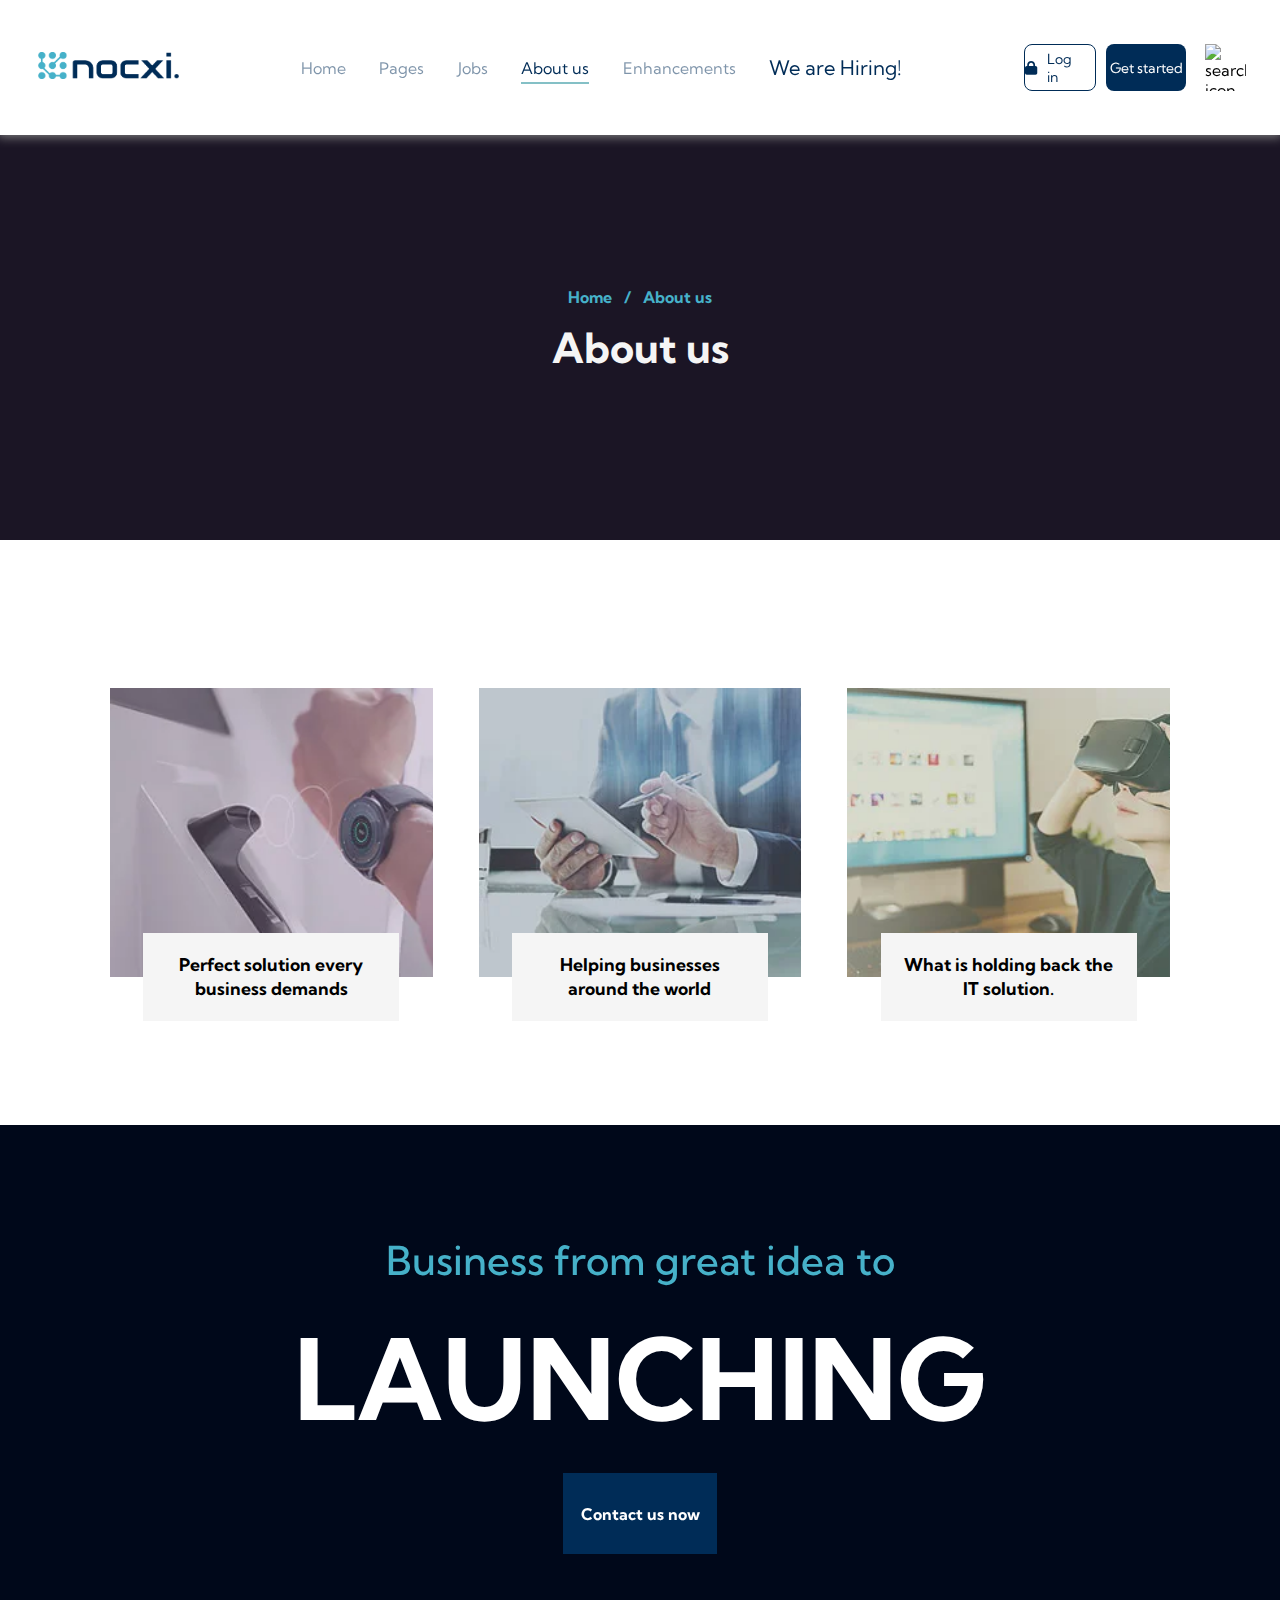
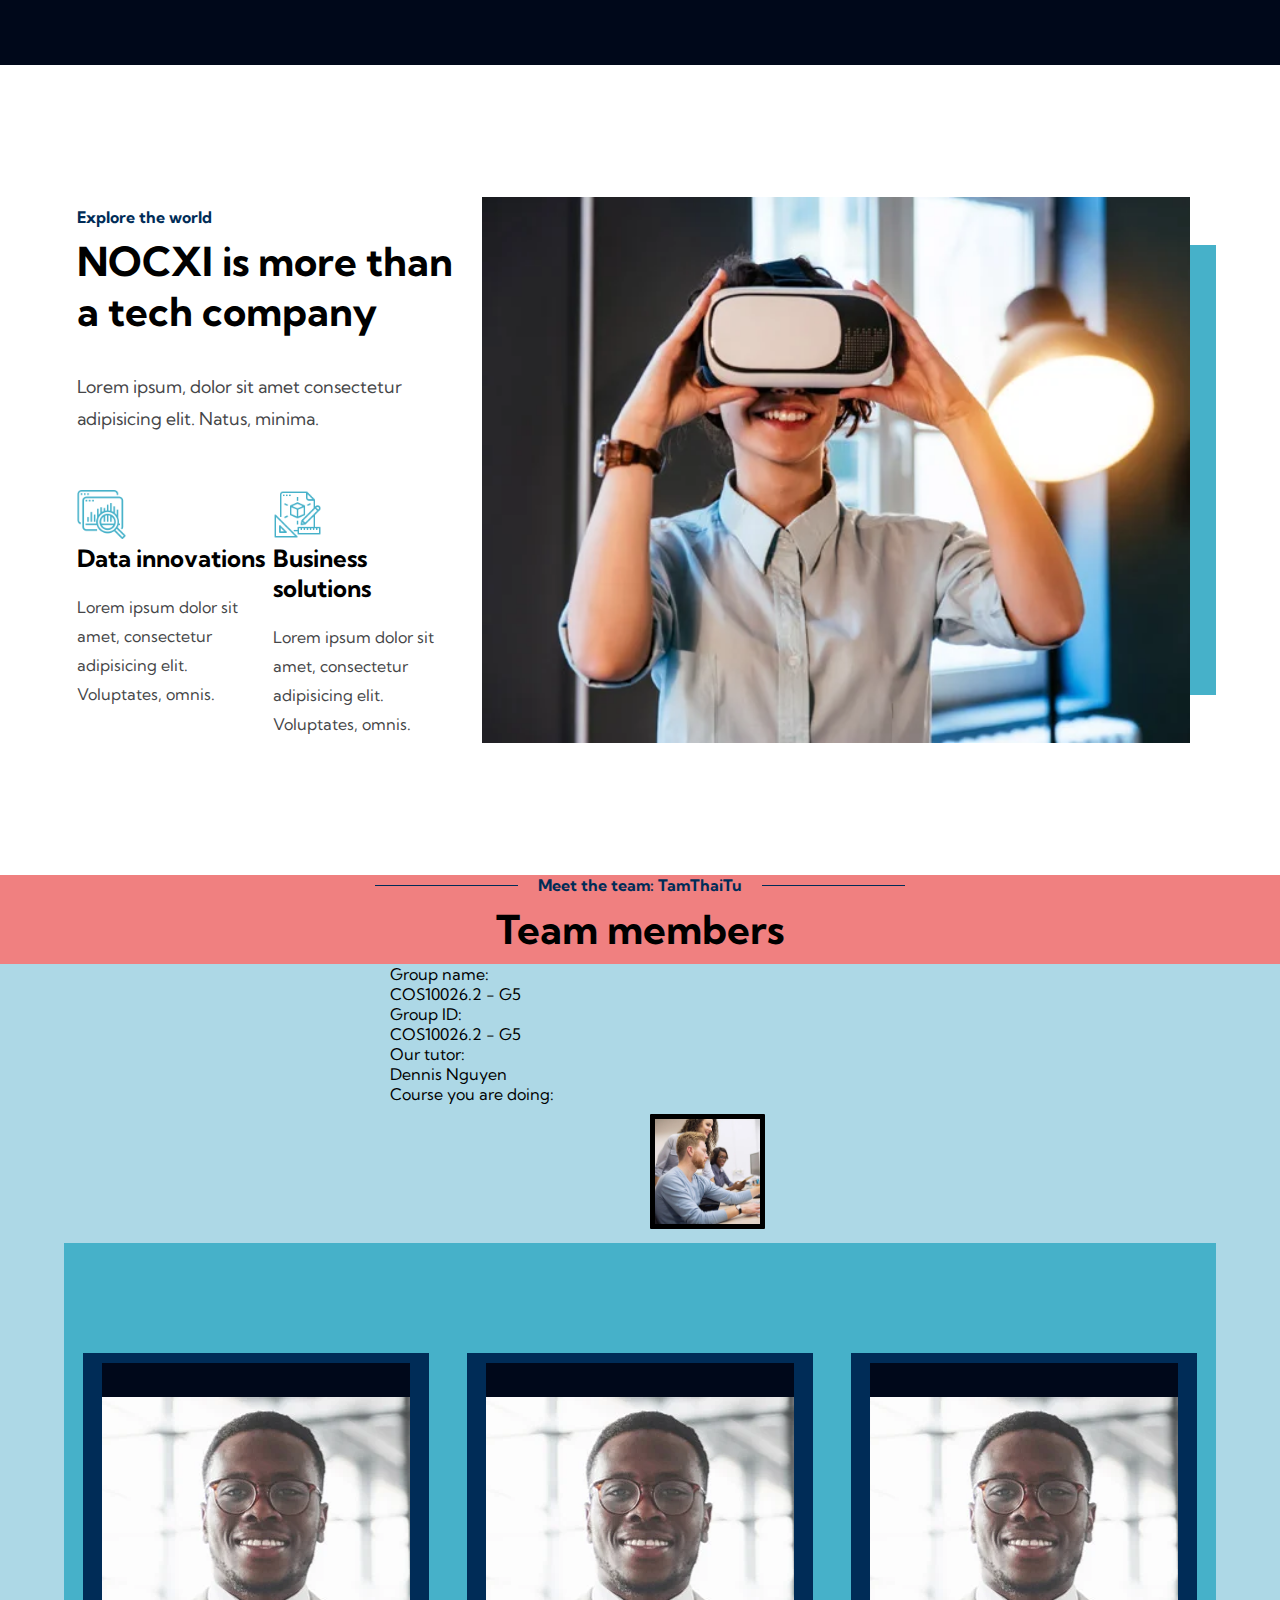
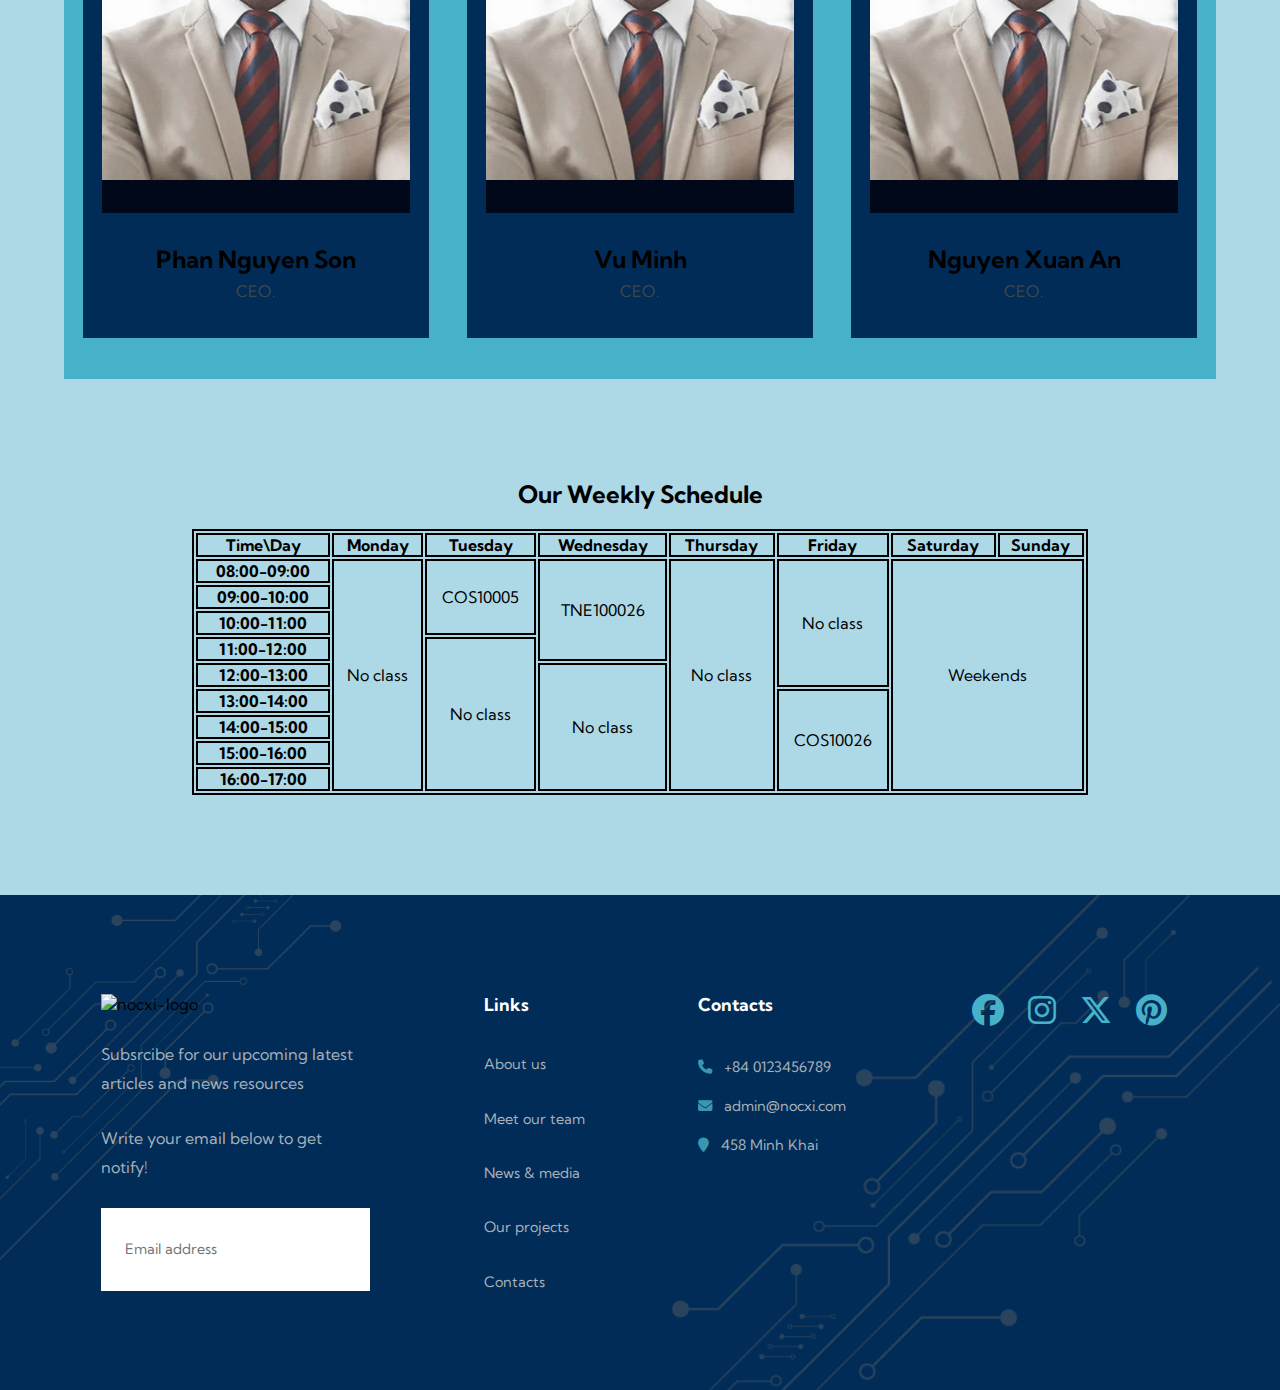
==== about.html @ 2e464552 "25/2" ====
<!DOCTYPE html>
<html lang="en">
<head>
    <meta charset="UTF-8">
    <meta name="viewport" content="width=device-width, initial-scale=1.0">
    <title>NOCXI</title>

    <link rel="stylesheet" href="./styles/about.css" class="css">
    <link rel="stylesheet" href="./styles/style.css" class="css">
    
    <link rel="preconnect" href="https://fonts.googleapis.com">
    <link rel="preconnect" href="https://fonts.gstatic.com" crossorigin>
    <link href="https://fonts.googleapis.com/css2?family=Kumbh+Sans:wght@100;200;300;400;500;600;700;800;900&display=swap" rel="stylesheet"> 
    <link rel="icon" type="image/png" sizes="16x16" href="./images/favicon.png">
    <link rel="stylesheet" href="https://cdnjs.cloudflare.com/ajax/libs/font-awesome/6.5.1/css/all.min.css">
</head>
<body>
    <header class="header">
        <div class="logo">
            <img src="./images/logo.png" alt="nocxi-logo">
        </div>
        <ul class="main-menu">
            <li class="drop"><a href="index.html">Home</a></li>
            <li class="drop"><a href="#">Pages</a>
                <ul class="pages-drop">
                    <li><a href="#">Our Team</a></li>
                    <li><a href="#">Gallery</a></li>
                    <li><a href="#">FAQs</a></li>
                </ul>
            </li>
            <li class="drop"><a href="./jobs.html">Jobs</a>
                <ul class="services-drop">
                    <li><a href="#">Server Administrator</a></li>
                    <li><a href="#">Security Specialist</a></li>
                    <li><a href="#">Product Development</a></li>
                </ul>
            </li>
            <li class="drop"><a href="./about.html">About us</a></li>
            <li class="drop"><a href="./enhancements.html">Enhancements</a></li>
            <li class="hiring">
                <a href="./jobs.html">We are Hiring!</a>
            </li>
        </ul>
        <div class="icon-control">
            <div class="log-in">
                <span class="fa-solid fa-lock"></span>
                <span>Log in</span>
            </div>
            <button class="start">Get started</button>
            <div class="iconsearch-ctr">
                <div class="wrap"></div>
                <div class="search-box">
                    <label for="search-input">Start searching</label>
                    <input type="text" id="search-input" placeholder=" Search here..">
                    <div class="icon">
                        <img src="https://img.icons8.com/fluency-systems-regular/48/000000/search--v1.png" alt="search-icon-small">
                    </div>
                </div>
                <img class="search" src="https://img.icons8.com/external-kiranshastry-solid-kiranshastry/64/000000/external-search-logistic-delivery-kiranshastry-solid-kiranshastry.png" alt="search-icon-big">
            </div>
        </div>
    </header>
    <section class="hero-content">
        <div class="hero-items">
            <ul class="hero-navi">
                <li>
                    <a href="/index.html">Home</a>
                </li>
                <li>
                    /
                </li>
                <li>
                    <a href="/about.html">About us</a>
                </li>
            </ul>
            <h2>About us</h2>
        </div>
    </section>
    <section class="service">
        <div class="service-row">
            <div class="service-box">
                <div class="service-img">
                </div>
                <div class="service-content">
                    <h1 class="service-text">Perfect solution every business demands</h1>
                </div>
            </div>
            <div class="service-box">
                <div class="service-img">
                </div>
                <div class="service-content">
                    <h1 class="service-text">Helping businesses around the world</h1>
                </div>
            </div>
            <div class="service-box">
                <div class="service-img">
                </div>
                <div class="service-content">
                    <h1 class="service-text">What is holding back the IT solution.</h1>
                </div>
            </div>
        </div>
    </section>
    <section class="business">
        <div class="business-wrap"></div>
        <div class="business-content">
            <h2 class="business-text">Business from great idea to</h2>
            <h1>LAUNCHING</h1>
            <button class="business-button">
                <span>Contact us now</span>
            </button>
        </div>
    </section>
    <section class="more">
        <div class="more-row">
            <div class="more-content">
                <div class="more-title">
                    <div class="more-title-start">
                        <span>Explore the world</span>
                    </div>
                    <h1>NOCXI is more than a tech company</h1>
                </div>
                <div class="more-text">
                    Lorem ipsum, dolor sit amet consectetur adipisicing elit. Natus, minima.
                </div>
                <div class="more-features">
                    <div class="features-1">
                        <img src="./images/service-5.png" alt="icon1">
                        <h2>Data innovations</h2>
                        <p>Lorem ipsum dolor sit amet, consectetur adipisicing elit. Voluptates, omnis.</p>
                    </div>
                    <div class="features-2">
                        <img src="./images/service-2.png" alt="icon2">
                        <h2>Business solutions</h2>
                        <p>Lorem ipsum dolor sit amet, consectetur adipisicing elit. Voluptates, omnis.</p>
                    </div>
                </div>
            </div>
            <div class="more-img" id="more-img">
                <img src="./images/more-img-1.png" alt="person using the virtual reality headset">
                <div class="img-back"></div>
            </div>
        </div>
    </section>
    <section class="member">
        <div class="member-header">
            <div class="member-meet">
                <span>Meet the team: TamThaiTu</span>
            </div>
            <h2>Team members</h2>
        </div>
        <div class="member-group">
            <dl class="member-group-info">
                <dt>Group name:</dt>
                <dd>COS10026.2 - G5</dd>
                <dt>Group ID:</dt>
                <dd>COS10026.2 - G5</dd>
                <dt>Our tutor:</dt>
                <dd>Dennis Nguyen</dd>
                <dt>Course you are doing:</dt>
                <dd></dd>
            </dl>
            <figure class="group-photo">
                <img src="./images/img-box-1.jpg" alt="group-photo">
            </figure>
        </div>
        <div class="member-people">
            <div class="member-box">
                <div class="member-box-inner">
                    <div class="member-box-front person1">
                        <div class="member-front-pic">

                        </div>
                        <div class="member-introduce">
                            <h2>Phan Nguyen Son</h2>
                            <p>CEO.</p>
                        </div>
                    </div>
                    <div class="member-box-back person1">
                        <dl class="member-info">
                            <dt>Name:</dt>
                            <dd>Phan Nguyen Son</dd>
                            <dt>DoB:</dt>
                            <dd></dd>
                            <dt>Occupation:</dt>
                            <dd>Freshmen</dd>
                            <dt>Hometown:</dt>
                            <dd></dd>
                            <dt>Interests:</dt>
                            <dd></dd>
                        </dl>
                        <div class="member-email">
                            <h1>Email</h1>
                            <a href=""></a>
                        </div>
                    </div>                     
                </div>
            </div>

            <div class="member-box">
                <div class="member-box-inner">
                    <div class="member-box-front person2">
                        <div class="member-front-pic">
                            
                        </div>
                        <div class="member-introduce">
                            <h2>Vu Minh</h2>
                            <p>CEO.</p>
                        </div>
                    </div>
                    <div class="member-box-back person2">
                        <dl class="member-info">
                            <dt>Name:</dt>
                            <dd>Vu Minh</dd>
                            <dt>DoB:</dt>
                            <dd></dd>
                            <dt>Occupation:</dt>
                            <dd>Freshmen</dd>
                            <dt>Hometown:</dt>
                            <dd></dd>
                            <dt>Interests:</dt>
                            <dd></dd>
                        </dl>
                        <div class="member-email">
                            <h1>Email</h1>
                            <a href=""></a>
                        </div>
                    </div>                    
                </div>
            </div>

            <div class="member-box">
                <div class="member-box-inner">
                    <div class="member-box-front person3">
                        <div class="member-front-pic">
                    
                        </div>
                        <div class="member-introduce">
                            <h2>Nguyen Xuan An</h2>
                            <p>CEO.</p>
                        </div>
                    </div>
                    <div class="member-box-back person3">
                        <div class="member-container">
                            <dl class="member-info">
                                <dt>Name:</dt>
                                <dd>Nguyen Xuan An</dd>
                                <dt>DoB:</dt>
                                <dd>17/10/2005</dd>
                                <dt>Occupation:</dt>
                                <dd>Freshmen</dd>
                                <dt>Hometown:</dt>
                                <dd>Thai Binh</dd>
                                <dt>Interests:</dt>
                                <dd>Team-sports, Games, Music</dd>
                            </dl>                          
                        </div>
                        <div class="member-email">
                            <h1>Email</h1>
                            <a href="mailto:n.xuanan1710@gmail.com" target="_blank">n.xuanan1710@gmail.com</a>
                        </div>
                    </div>
                </div>
            </div>

        </div>
        <div class="member-schedule">
            <table>
                <caption>Our Weekly Schedule</caption>
                <thead>
                    <th>Time\Day</th>
                    <th>Monday</th>
                    <th>Tuesday</th>
                    <th>Wednesday</th>
                    <th>Thursday</th>
                    <th>Friday</th>
                    <th>Saturday</th>
                    <th>Sunday</th>
                </thead>
                <tbody>
                    <tr>
                        <th>08:00-09:00</th>
                        <td rowspan="9">No class</td>
                        <td rowspan="3">COS10005</td>
                        <td rowspan="4">TNE100026</td>
                        <td rowspan="9">No class</td>
                        <td rowspan="5">No class</td>
                        <td rowspan="9" colspan="2">Weekends</td>
                    </tr>
                    <tr>
                        <th>09:00-10:00</th>
                    </tr>
                    <tr>
                        <th>10:00-11:00</th>
                    </tr>
                    <tr>
                        <th>11:00-12:00</th>
                        <td rowspan="6">No class</td>
                    </tr>
                    <tr>
                        <th>12:00-13:00</th>
                        <td rowspan="5">No class</td>
                    </tr>
                    <tr>
                        <th>13:00-14:00</th>
                        <td rowspan="4">COS10026</td>
                    </tr>
                    <tr>
                        <th>14:00-15:00</th>
                    </tr>
                    <tr>
                        <th>15:00-16:00</th>
                    </tr>
                    <tr>
                        <th>16:00-17:00</th>
                    </tr>                
                </tbody>
            </table>
        </div>
    </section>
    <footer class="footer">
        <img class="footer-bg" src="./images/footer.jpg" alt="footer-img1">
        <img class="footer-bg2" src="./images/footer.jpg" alt="footer-img2">
        <div class="about-col">
            <img src="./images/logo-(white).png" alt="nocxi-logo">
            <p>Subsrcibe for our upcoming latest articles and news resources</p>
            <label for="footer-email">Write your email below to get notify!</label>
            <input type="email" id="footer-email" placeholder=" Email address">
        </div>
        <div class="links-col">
            <h3>Links</h3>
            <ul>
                <li>About us</li>
                <li>Meet our team</li>
                <li>News & media</li>
                <li>Our projects</li>
                <li>Contacts</li>
            </ul>
        </div>
        <div class="contact-col">
            <h3>Contacts</h3>
            <ul>
                <li>
                    <span class="fa-solid fa-phone"></span>
                    <span>+84 0123456789</span>
                </li>
                <li>
                    <span class="fa-solid fa-envelope"></span>
                    <span>admin@nocxi.com</span>
                </li>
                <li>
                    <span class="fa-solid fa-location-pin"></span>
                    <span>458 Minh Khai </span>
                </li>
            </ul>
        </div>
        <div class="icon-col">
            <span class="fa-brands fa-facebook"></span>
            <span class="fa-brands fa-instagram"></span>
            <span class="fa-brands fa-x-twitter"></span>
            <span class="fa-brands fa-pinterest"></span>
        </div>
    </footer>
</body>
</html>
---- styles/about.css ----
/*
filename: [about.css]
author: [cos10026.2 - g5]
created: [10/02/2024]
last modified: [25/02/2024]
description: [about.html]
*/


/* HEADER */
.drop:nth-child(4){
    opacity: 1;
    position: relative;
}
.drop:nth-child(4)::after{
    content: "";
    position: absolute;
    bottom: 0;
    left: 0;
    width: 100%;
    height: 5%;
    background-color: #84C0C6;
}

/* HERO */
.hero-content {
    width: 100vw;
    height: 45vh;
    background-image: url(../images/page-header-bg.png);
    background-position: center;
    background-color: #1B1525;
    background-size: cover;
    background-blend-mode: luminosity;
    background-repeat: no-repeat;
    display: flex;
    justify-content: center;
    margin-top: 15vh;
}
.hero-items {
    width: 50%;
    height: 100%;
    display: flex;
    align-items: center;
    justify-content: center;
    flex-direction: column;
    position: relative;
}
.hero-navi {
    width: 25%;
    display: flex;
    align-items: center;
    justify-content: center;
    position: relative;
    font-size: 1em;
    font-weight: 700;
    color: #46B1C9;
}
.hero-navi li:nth-child(2){
    margin: 0 12px;
}
.hero-items h2 {
    font-size: 2.6rem;
    font-weight: 700;
    color: whitesmoke;
    margin: 15px 0;
}









/* SERVICE */
.service {
    width: 100vw;
    height: 65vh;
    /* background-color: red; */
    text-align: center;
    display: flex;
    justify-content: center;
    position: relative;
    /* margin: 100px 0; */
}
.service-row {
    width: 90%;
    height: 90%;
    display: flex;
    justify-content: space-evenly;
    align-items: center;
    /* background-color: blue; */
    margin: auto 0;
    position: relative;
}
.service-box {
    height: 55%;
    width: 28%;
    /* background-color: #46B1C9; */
    position: relative;
    display: flex;
    align-items: flex-end;
    justify-content: center;
    text-align: center;
    background-repeat: no-repeat;
    background-size: cover;
}
.service-box::before {
    content: "";
    width: 100%;
    height: 0;
    bottom: 0;
    left: 0;
    opacity: 0.2;
    position: absolute;
    background-color: black;
    transition: 0.4s ease-in-out;
}
.service-box:hover .service-content::before{
    height: 100%;
}
.service-box:hover .service-text{
    color: white;
}
.service-box:hover::before{
    height: 100%;
}
.service-box:nth-child(1){
    background-image: url(./images/project-1.jpg);
}
.service-box:nth-child(2) {
    background-image: url(./images/project-2.jpg);
}
.service-box:nth-child(3) {
    background-image: url(./images/project-3.jpg);
}
.service-content {
    /* height: auto; */
    width: 20vw;
    background-color: whitesmoke;
    padding: 20px;
    position: relative;
    transform: translateY(50%);
}
.service-text {
    font-size: 1.1em;
    font-weight: 700;
    position: relative;
    z-index: 30;
    line-height: 1.5rem;
    transition: 0.4s ease-in-out;
}
.service-content::before {
    content: "";
    position: absolute;
    width: 100%;
    height: 0;
    top: 0;
    left: 0;
    background-color: #002C57;
    transition: 0.4s ease-in-out;
    z-index: 10;
}







/* BUSINESS */
.business {
    width: 100vw;
    height: 60vh;
    background-color: #00081A;
    position: relative;
    z-index: 100;
    display: flex;
    /* justify-content: center; */
    align-items: center;
}
.business-wrap{
    width: 100%;
    height: 100%;
    position: absolute;
    top: 0;
    left: 0;
    z-index: 10;
    background-image: url(./images/business-from-bg.jpg);
    mix-blend-mode: luminosity;
    background-repeat: no-repeat;
    background-position: center;
    background-attachment: fixed;
    opacity: 0.6;
}
.business-content {
    /* background-color: red; */
    width: 100%;
    height: 100%;
    text-align: center;
    position: relative;
    z-index: 20;
    /* padding-top: 100px; */
    display: flex;
    align-items: center;
    justify-content: center;
    flex-direction: column;
}
.business-text {
    font-size: 2.5em;
    color: #46B1C9;
    font-weight: 500;
    /* margin: 20px 0; */
}
.business-content h1 {
    font-size: 7em;
    color: white;
    margin: 25px 0;
}
.business-button{
    width: 12%;
    background-color: #002C57;
    height: 15%;
    /* outline: none; */
    border: none;
    color: white;
    font-size: 1rem;
    font-weight: 700;
    position: relative;
    display: flex;
    justify-content: center;
    align-items:center;
    cursor: pointer;
    /* margin: 20px auto; */
}
.business-button span{
    position: relative;
    z-index: 70;
}
.business-button::after{
    content: "";
    position: absolute;
    width: 100%;
    height: 0;
    z-index: 30;
    /* background-color: red; */
    top: 0;
    left: 0;
    background-color: black;
    transition: 0.4s ease-in-out 0.2s;
}
.business-button:hover::after{
    height: 100%;
}







/* MORE */
.more {
    width: 100vw;
    height: 90vh;
    display: flex;
    align-content: center;
    position: relative;
    /* background-color: blue; */
}
.more-row {
    width: 90%;
    height: 90%;
    /* background-color: red; */
    margin: auto;
    display: flex;
    justify-content: space-around;
    /* align-items:center; */
    position: relative;
}
.more-content {
    width: 40%;
    height: 75%;
    display: flex;
    flex-direction: column;
    align-self: center;
    justify-content: space-between;
    align-items: center;
    /* background-color: #2BE4AC; */
}
.more-title-start{
    margin: 10px 0;
}
.more-title-start span {
    /* margin-left: 10px; */
    font-weight: 700;
    color:#002C57;
    /* background-color: red; */
}
.more-title h1{
    font-size: 40px;
    line-height: 50px;
}
.more-text {
    font-size: 1.1rem;
    color: #454648;
    /* margin-top: 300px; */
    line-height: 2rem;
    
    /* background-color: red; */
}
.more-features {
    display: flex;
    /* flex-direction: row; */
    height: 50%;
    /* background-color: red; */
}
.features-1, .features-2 {
    height: 100%;
    width: 100%;
    display: inline-block;
    /* background-color: blue; */
    /* align-self: center; */
    padding: 20px 0;
}
.more-features p {
    color: #454648;
    /* margin-top: 10px; */
    line-height:1.8rem;
    /* max-lines: 2; */
}
.more-features h2{
    margin-bottom:20px;
}
.more-features img {
    width: 25%;
    height: auto;
    /* margin-bottom: -20px; */
    transition: transform 0.5s ease
}
.more-features img:hover {
    transform: scale(0.85);
} 
.more-title,.more-text,.more-features {
    margin:0 3%;
}
.more-img {
    align-self: center;
    animation: slideLeft 2s;
    display: flex;
}
.more-img {
    height: 75%;
}
.img-back {
    background-color:#46B1C9;
    height: 50vh;
    width: 2vw;
    align-self: center;
}








/* MEMBERS */
.member {
    width: 100%;
    height: 180vh;
    position: relative;
    display: flex;
    flex-direction: column;
    /* justify-content: center; */
    /* align-items: center; */
    background-color: lightblue;
    align-items: center;
}
.member-header {
    width: 100%;
    text-align: center;
    /* margin-bottom: 50px; */
    background-color: lightcoral;
}
.member-meet span {
    /* margin-left: 10px; */
    font-weight: 700;
    color: #002C57;
    position: relative;
    /* margin: 100px 0;  */
    /* display: block; */
    /* background-color: red; */
}
.member-meet span::before {
    content: "";
    position: absolute;
    width: 70%;
    height: 1px;
    left: -80%;
    top: 50%;
    background-color: #002c57;
}
.member-meet span::after {
    content: "";
    position: absolute;
    width: 70%;
    height: 1px;
    right: -80%;
    top: 50%;
    background-color: #002c57;
}
.member-header h2 {
    font-size: 2.5rem;
    margin: 10px 0;
    /* font-size: 3em; */
}
.member-people {
    background-color: #46B1C9;
    width: 90%;
    height: 75vh;
    display: flex;
    flex-direction: row;
    justify-content: space-around;
    align-items: center;
    /* margin: 0 auto; */
    flex: 1;
}
.member-box {
    width: 30%;
    height: 70%;
    /* background-color: red; */
    perspective: 1000px;
}
.member-box-inner {
    position: relative;
    width: 100%;
    height: 100%;
    text-align: center;
    transition: transform 0.8s ease;
    transform-style: preserve-3d;
}
.member-box-front, .member-box-back {
    background-color: aliceblue;
    position: absolute;
    width: 100%;
    height: 100%; 
    -webkit-backface-visibility: hidden;
    backface-visibility: hidden;
}
.member-box-front {
    width: 100%;
    height: 65vh;
    text-align: center;
    padding: 10px;
    overflow: hidden;
    background-color: #002C57;
}
.member-box-back {
    width: 100%;
    height: 100%;
    background-color: blueviolet;
    transform: rotateY(180deg);
}

.member-box:hover .member-box-inner {
    transform: rotateY(180deg);
}




.member-front-pic {
    width: 24vw;
    height: 50vh;
    background-image: url(../images/member-3.png);
    background-repeat: no-repeat;
    background-color: #00081A;
    background-position: center;
    margin: 0 auto;
    display: flex;
    justify-content: right;
}
.member-introduce {
    height: 10vh;
    line-height: 2em;
    background-color: #002c57;
    display: block;
    align-self: center;
    padding: 10px 0;
    margin: 20px 0;
}
.member-introduce h3 {
    font-size: 1.5em;
    transition: 0.5s ease-in-out;
}
.member-introduce h3:hover {
    color: #002C57;
}
.member-introduce p {
    color: #454648;
}

.member-container {
    width: 100%;
    overflow: hidden;
}
.member-info {
    width: 50%;
    height: 50vh;
    background-color: #002C57;
    overflow: hidden;
    line-height: 25px;
    float: left;
    padding: 10px;
    box-sizing: border-box;
}
.member-info dt {
    float: left;
    width: 150px; 
    clear: left;
    font-weight: bold; 
}
.member-info dd {
    margin-left: 160px;
}
figure {
    width: 50%;
    float: right;
    box-sizing: border-box;
    padding: 10px;
}
figure img {
    /* float: right; */
    width: 50%;
    /* height: 50%; */
    border: 5px solid black;
    border-radius: 1px;
}




.member-schedule {
    width: 100%;
    /* height: ; */
}
.member-schedule table {
    width: 70%;
    text-align: center;
    margin: 100px auto;
}
table, td, th {
    border: 2px solid black;
    text-align: center;
}
caption {
    font-weight: 700;
    font-size: 1.5em;
    margin-bottom: 20px;
}
---- styles/style.css ----
/*
filename: [style.css]
author: [cos10026.2 - g5]
created: [25/02/2024]
last modified: [25/02/2024]
description: [all web pages]
*/







/* ALL */
* {
    margin: 0;
    padding: 0;
    box-sizing: border-box;
    font-family: 'Kumbh Sans', sans-serif;
}
html, body {
    max-width: 100%;
    overflow-x: hidden;
}
ul li{
    list-style: none;
}
a {
    color: inherit;
    text-decoration: none;
}



/* HEADER */

.header{
    width: 100vw;
    height: 15vh;
    background-color:white;
    display: flex;
    flex-direction: row;
    justify-content: space-between;
    align-items: center;
    box-shadow: 0 0 10px 2px grey;
    z-index: 100;
    position: fixed;
    /* display: none; */
    /* visibility: hidden; */
    /* background-color: blue; */
}
.logo {
    width: 11%;
    margin-left: 3%;
    cursor: pointer;
    /* background-color: red; */
}
.logo img{
    width: 100%;
    object-fit: cover;
}
.main-menu{
    width: 47%;
    height: 100%;
    display: flex;
    justify-content: space-between;
    align-items: center;
    font-size: 16px;
    font-weight: 400;
    line-height: 32px;
    /* background-color: gray; */
}
.drop{
    position: relative;
    transition: 0.3s ease;
    color: #002c57;
    opacity: 0.5;
}
.drop::after {
    content: "";
    position: absolute;
    bottom: 0;
    left: 0;
    width: 0;
    height: 5%;
    background-color: #46B1C9;
    transition: 0.4s ease-in-out;
}
.drop:hover::after{
    width: 100%;
}
.drop:hover{
    opacity: 1;
}
.pages-drop, .services-drop{
    position: absolute;
    top: 50px;
    width: 12vw;
    font-size: 15px;
    background-color: white;
    display: none;
    flex-direction: column;
    justify-content: space-between;
    border-radius: 5px;
    animation: drop 0.4s ease;
    opacity: 0;
    line-height: 8vh;
}
.pages-drop li:hover{
    background-color: #46B1C9;
    color: white;
}
.services-drop li:hover{
    background-color: #46B1C9;
    color: white;
}
.pages-drop li, .services-drop li{
    transition: 0.2s linear;
    /* border-radius: 10px; */
    padding-left: 10px;
}
.pages-drop li:nth-child(3), .services-drop li:nth-child(4){
    border-radius: 0 0 5px 5px;
}
.pages-drop li:nth-child(1), .services-drop li:nth-child(1){
    border-radius: 5px 5px 0 0;
}
.pages-drop::after{
    content: "";
    position: absolute;
    width: 30%;
    height: 20px;
    top: -20px;
    left: 0;
}
.services-drop::after{
    content: "";
    position: absolute;
    width: 40%;
    height: 20px;
    top: -20px;
    left: 0;
}
.drop:nth-child(2):hover .pages-drop {
    opacity: 1;
    display: flex;
}
.drop:nth-child(3):hover .services-drop {
    opacity: 1;
    display: flex;
}
.hiring{
    font-size: 20px;
    position: relative;
    color: #002c57;
}
.hiring::after{
    content: "";
    width: 110%;
    height: 10px;
    background-image: url(https://www.beyondcss.dev/underline.svg);
    background-repeat: no-repeat;
    background-position: center;
    background-size: cover;
    position: absolute;
    bottom: -9px;
    left: -6px;
    animation: line 0.5s ease-in-out 0s;
} 
.hiring:hover{
    animation: hiringText 2.5s ease-in-out infinite;
}
.icon-control{
    height: 100%;
    width: 18%;
    display: flex;
    flex-direction: row;
    justify-content: space-around;
    align-items: center;
    margin-right: 2%;
    /* background-color:lightblue; */
}
.log-in{
    display: flex;
    justify-content: center;
    align-items: center;
    width: 36%;
    height: 35%;
    /* background-color: red; */
    border-radius: 8px;
    border: 1px solid #002C57;
    cursor: pointer;
    transition: 0.3s ease-in-out;
}
.log-in span{
    /* background-color: red; */
    color: #002C57;
    font-size: 14px;
    transition: 0.3s ease-in-out;
}
.log-in p{
    /* background-color: red; */
    color: #002C57;
    font-size: 14px;
    transition: 0.3s ease-in-out;
}
.log-in span{
    margin: 0 10px 0 0;
}
.start{
    width: 40%;
    height: 35%;
    background-color: #002C57;
    outline: none;
    border: none;
    border-radius: 8px;
    color: white;
    font-size: 14px;
    transition: 0.3s ease-in-out;
    cursor: pointer;
    margin: 0 10px;
    font-weight:400 ;
}
.start:hover{
    background-color: black;
}
.iconsearch-ctr{
    height: 35%;
    aspect-ratio: 1 / 1;
    /* background-color: #84C0C6 ; */
    display: flex;
    justify-content: center;
    border-radius: 5px;
}
.search {
    position: relative;
    width: 70%;
    object-fit: contain;
    cursor: pointer;
}
.iconsearch-ctr:hover .wrap{
    transform: translateY(0vh);
}.iconsearch-ctr:hover .search-box{
    transform: translateY(0vh);
}
.search-box{
    position: absolute;
    width: 100vw;
    height: 50vh;
    left: 0;
    top: 0;
    display: flex;
    justify-content: center;
    align-items: center;
    transition: 0.45s ease-in-out;
    transform: translateY(-100vh);
}
.wrap{
    width: 100vw;
    height: 50vh;
    background-color: #001020 ;
    top: 0;
    left: 0;
    opacity: 0.4;
    position: absolute;
    transform: translateY(-100vh);
    transition: 0.45s ease-in-out;
}
.search-box input{
    width: 60%;
    height: 18%;
    outline: none;
    border: none;
    padding-left: 2%;
    font-size: 17px;
}
.search-box label{
    display: none;
}
.icon-control a{
    height: 30%;
    width: 20%;
}
.icon-control a img{
    width: 100%;
    height: 100%;
    object-fit: contain;
}
.line{
    width: 5%;
    height: 30%;
}
.icon {
    height: 18%;
    background-color: white;
    display: flex;
    justify-content: center;
}
.icon img{
    width: 45%;
    aspect-ratio: 1 / 1;
    object-fit: contain;
    cursor: pointer;
}








/* FOOTER */
.footer{
    width: 100vw;
    height: 55vh;
    background-color: #002C57;
    display: flex;
    align-items: center;
    justify-content: space-evenly;
    position: relative;
    overflow: hidden;
}
.footer-bg{
    position: absolute;
    top: -18%;
    left: -5%;
    height: 100%;
    opacity: 0.4;
    transform: rotate(180deg);
    z-index: 50;
}
.footer-bg2{
    position: absolute;
    top: -30%;
    right: 0;
    height: 150%;
    opacity: 0.4;
    z-index: 50;
}
.about-col, .links-col, .contact-col, .icon-col{
    position: relative;
    z-index: 60;
}
.about-col{
    width: 23%;
    height: 65%;
    /* background-color: lightblue; */
    display: flex;
    flex-direction: column;
    justify-content: space-between;
    padding: 1% 1%;
}
.about-col img{
    width: 65%;
}
.about-col p,.about-col label{
    font-size: 1rem;
    line-height: 1.8rem;
    opacity: 0.8;
    color: lightgrey;
}
.about-col input{
    height: 28%;
    border: none;
    outline: none;
    padding: 20px;
    font-size: 0.9rem;
}
.links-col{
    height: 65%;
    display: flex;
    flex-direction: column;
    justify-content: space-between;
    padding: 1% 1%;
    /* background-color: red; */
}
.links-col h3{
    font-size: 1.1rem;
    font-weight: 700;
    margin-bottom: 40px;
    color: white;
}
.links-col ul{
    display: flex;
    flex-direction: column;
    justify-content: space-between;
    flex: 1;
    /* background-color: blue; */
}
.links-col ul li{
    font-size: 0.9rem;
    color: lightgrey;
    opacity: 0.8;
}
.contact-col{
    height: 65%;
    display: flex;
    flex-direction: column;
    justify-content: flex-start;
    align-items: flex-start;
    /* background-color: lightpink; */
    padding: 1% 1%;
}
.contact-col h3{
    font-size: 1.1rem;
    font-weight: 700;
    margin-bottom: 40px;
    color: white;
}
.contact-col ul{
    display: flex;
    flex-direction: column;
    flex: 1;
}
.contact-col ul li:nth-child(2){
    margin: 15px 0;
}
.contact-col ul li{
    font-size: 0.9rem;
    color: lightgrey;
    opacity: 0.8;
    line-height: 1.5rem;
}
.contact-col ul li span:first-child{
    color: #46B1C9;
    margin-right: 8px;
}
.icon-col{
    height: 65%;
    display: flex;
    padding: 1% 1%;
    font-size: 2rem;
    color:#46B1C9;
    /* background-color: red; */
}
.icon-col span{
    margin: 0 12px;
    display: block;
}


.cp-right{
    text-align: center;
    color: white;
    font-size: 0.8rem;
    display: flex;
    justify-content: center;
    align-items: center;
    width: 100vw;
    height: 8vh;
    background-color: #001020;
}



/* ANIMATIONS */

@keyframes line {
    0%{
        width: 0;
        opacity: 0;
    }
    100%{
        width: 110%;
        opacity: 1;
    }
}
@keyframes drop {
    0% {
        opacity: 0;
        top: 35px;
    }
    100% {
        opacity: 1;
        top: 50px;
    }
}
@keyframes hiringText {
    0%{
        transform: translateY(0);
    }
    25% {
        transform: translateY(-20%);
    }
    50% {
        transform: translateY(-5%);
    }
    75%{
        transform: translateY(-20%);
    }
    100%{
        transform: translateY(0);
    }
}
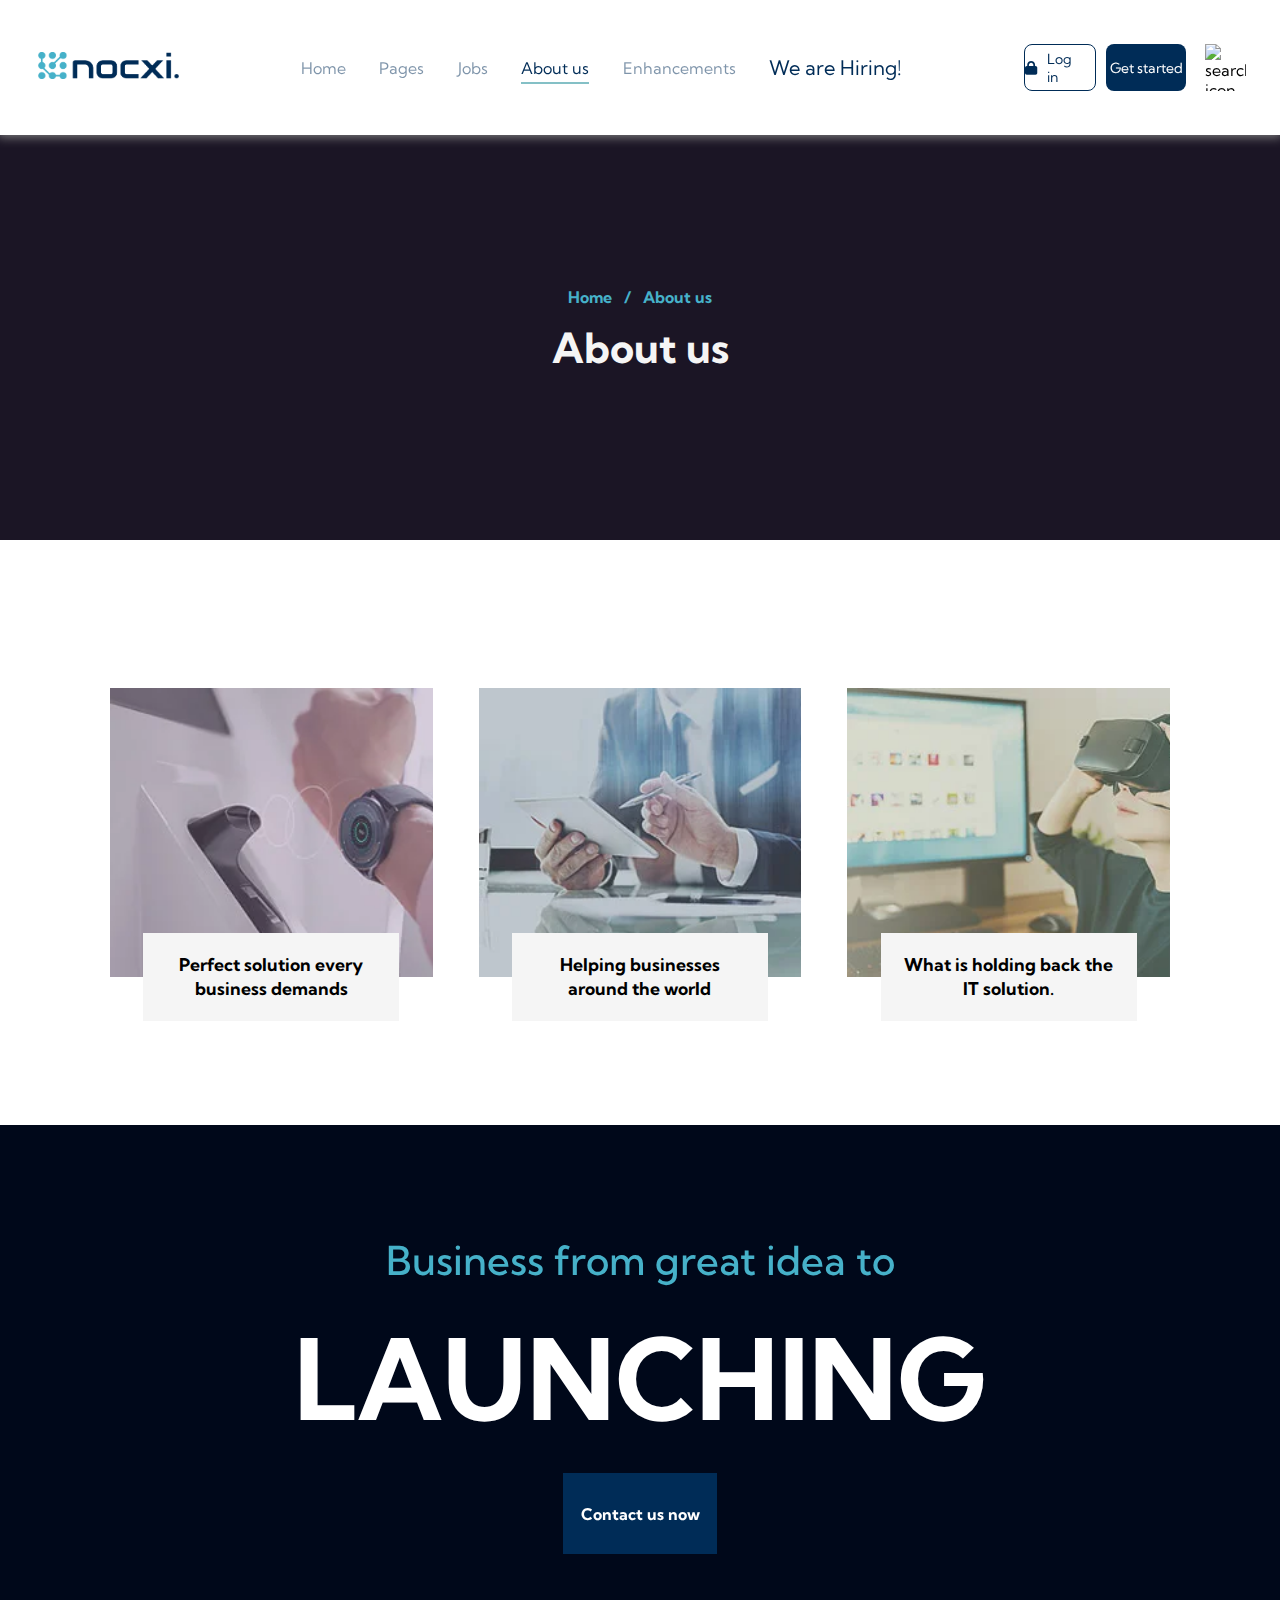
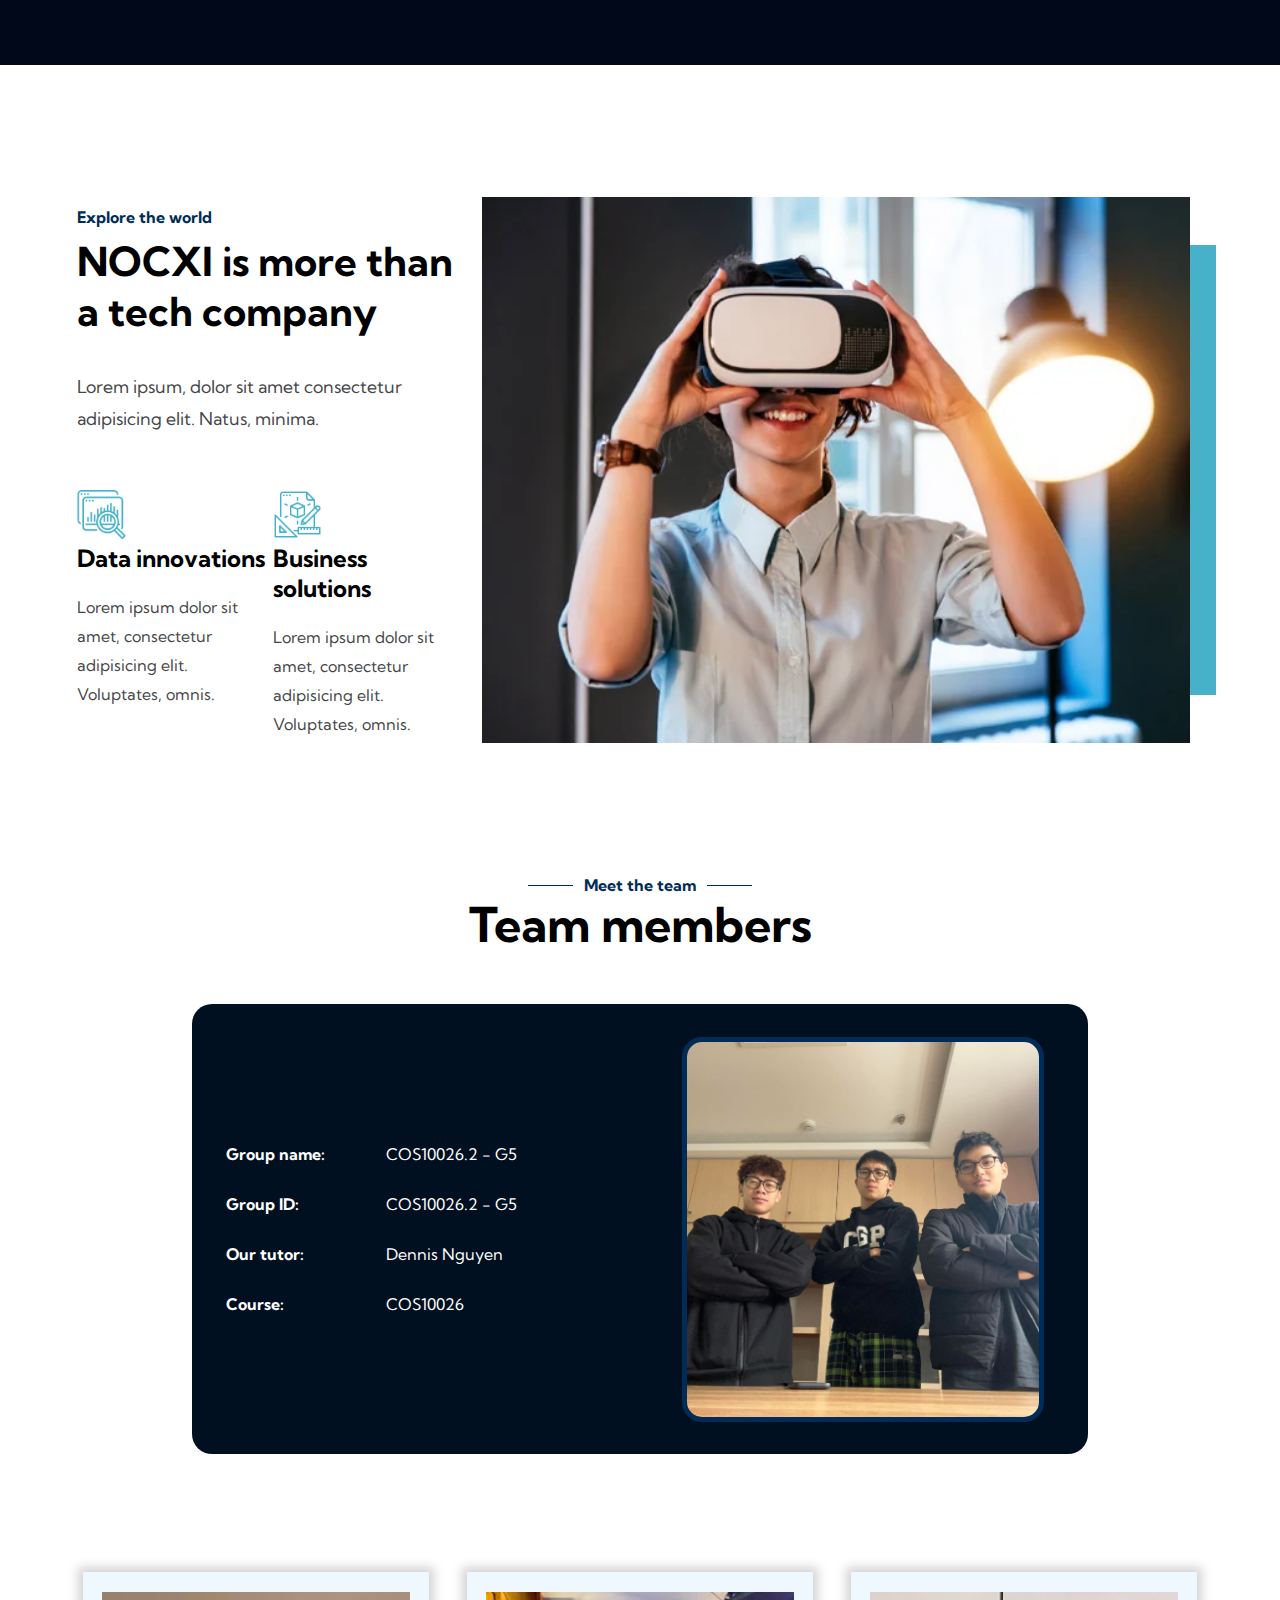
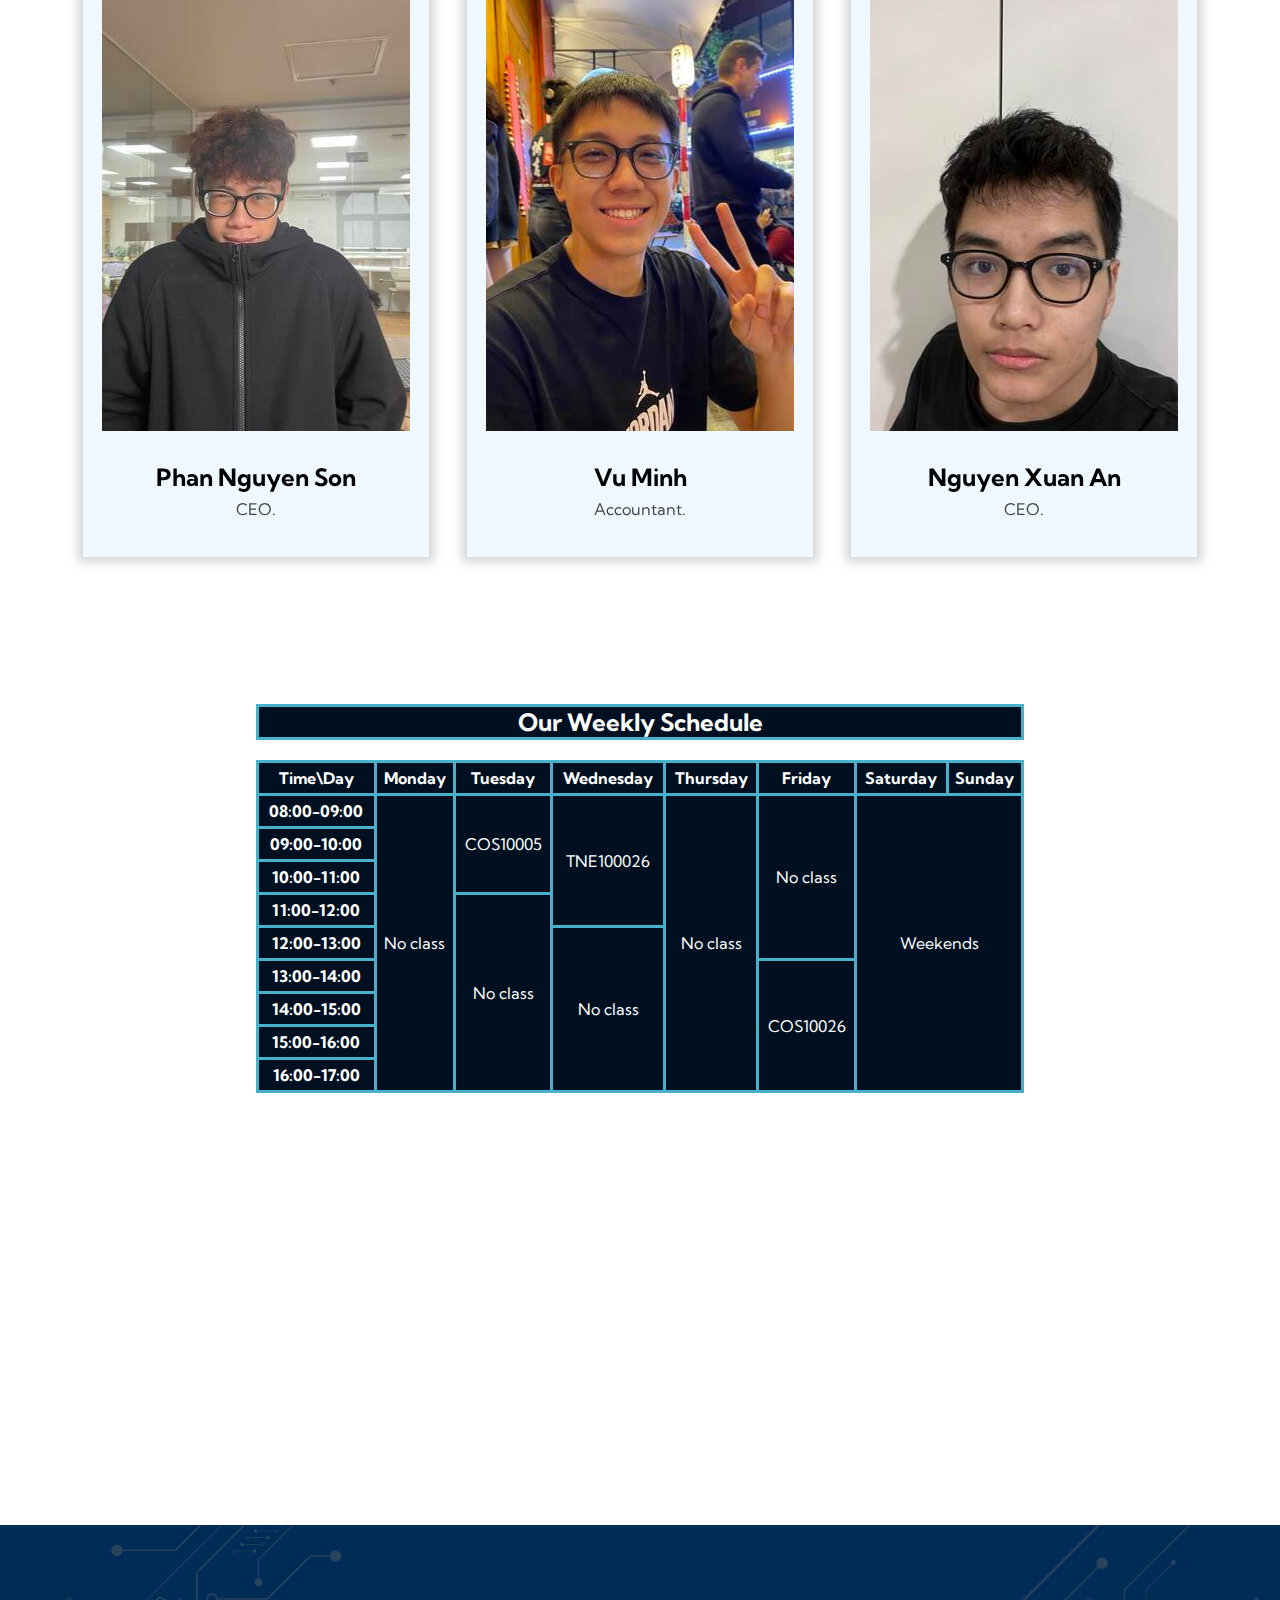
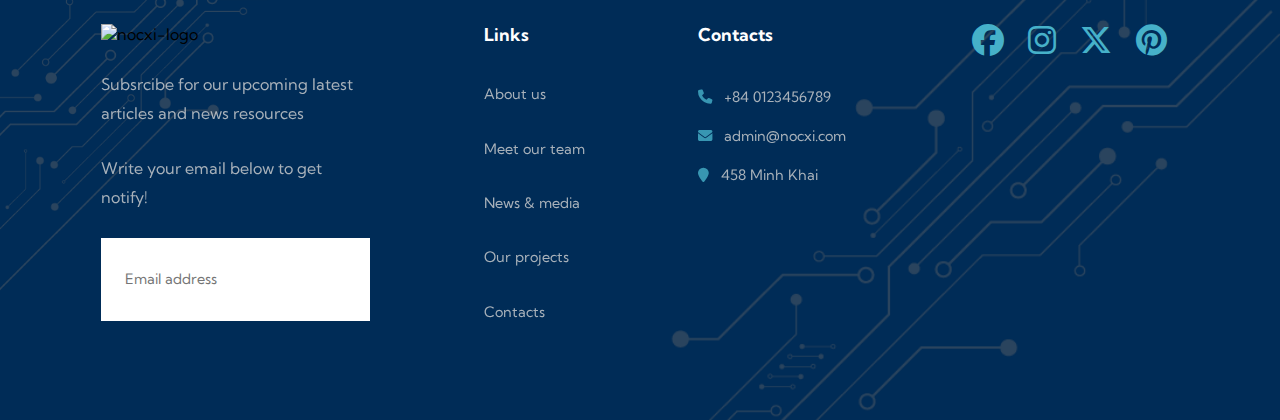
==== commit 8710148d: "26/2" ====
--- a/about.html
+++ b/about.html
@@ -145,9 +145,9 @@
     <section class="member">
         <div class="member-header">
             <div class="member-meet">
-                <span>Meet the team: TamThaiTu</span>
-            </div>
-            <h2>Team members</h2>
+                <span>Meet the team</span>
+            </div>
+            <h1>Team members</h1>
         </div>
         <div class="member-group">
             <dl class="member-group-info">
@@ -157,11 +157,11 @@
                 <dd>COS10026.2 - G5</dd>
                 <dt>Our tutor:</dt>
                 <dd>Dennis Nguyen</dd>
-                <dt>Course you are doing:</dt>
-                <dd></dd>
+                <dt>Course:</dt>
+                <dd>COS10026</dd>
             </dl>
             <figure class="group-photo">
-                <img src="./images/img-box-1.jpg" alt="group-photo">
+                <img src="./images/group-pic.jpg" alt="group-photo">
             </figure>
         </div>
         <div class="member-people">
@@ -181,17 +181,17 @@
                             <dt>Name:</dt>
                             <dd>Phan Nguyen Son</dd>
                             <dt>DoB:</dt>
-                            <dd></dd>
+                            <dd>26/09/2005</dd>
                             <dt>Occupation:</dt>
                             <dd>Freshmen</dd>
                             <dt>Hometown:</dt>
-                            <dd></dd>
+                            <dd>Nghe An</dd>
                             <dt>Interests:</dt>
-                            <dd></dd>
+                            <dd>Music, Games, Sports</dd>
                         </dl>
                         <div class="member-email">
-                            <h1>Email</h1>
-                            <a href=""></a>
+                            <h1>Email:</h1>
+                            <a href="mailto:sonphannguyen.05@gmail.com">sonphannguyen.05@gmail.com</a>
                         </div>
                     </div>                     
                 </div>
@@ -205,7 +205,7 @@
                         </div>
                         <div class="member-introduce">
                             <h2>Vu Minh</h2>
-                            <p>CEO.</p>
+                            <p>Accountant.</p>
                         </div>
                     </div>
                     <div class="member-box-back person2">
@@ -213,17 +213,17 @@
                             <dt>Name:</dt>
                             <dd>Vu Minh</dd>
                             <dt>DoB:</dt>
-                            <dd></dd>
+                            <dd>28/08/2005</dd>
                             <dt>Occupation:</dt>
                             <dd>Freshmen</dd>
                             <dt>Hometown:</dt>
-                            <dd></dd>
+                            <dd>Ha Noi</dd>
                             <dt>Interests:</dt>
-                            <dd></dd>
+                            <dd>Sports, Games</dd>
                         </dl>
                         <div class="member-email">
-                            <h1>Email</h1>
-                            <a href=""></a>
+                            <h1>Email:</h1>
+                            <a href="mailto:vum3837@gmail.com">vum3837@gmail.com</a>
                         </div>
                     </div>                    
                 </div>
@@ -241,22 +241,20 @@
                         </div>
                     </div>
                     <div class="member-box-back person3">
-                        <div class="member-container">
-                            <dl class="member-info">
-                                <dt>Name:</dt>
-                                <dd>Nguyen Xuan An</dd>
-                                <dt>DoB:</dt>
-                                <dd>17/10/2005</dd>
-                                <dt>Occupation:</dt>
-                                <dd>Freshmen</dd>
-                                <dt>Hometown:</dt>
-                                <dd>Thai Binh</dd>
-                                <dt>Interests:</dt>
-                                <dd>Team-sports, Games, Music</dd>
-                            </dl>                          
-                        </div>
+                        <dl class="member-info">
+                            <dt>Name:</dt>
+                            <dd>Nguyen Xuan An</dd>
+                            <dt>DoB:</dt>
+                            <dd>17/10/2005</dd>
+                            <dt>Occupation:</dt>
+                            <dd>Freshmen</dd>
+                            <dt>Hometown:</dt>
+                            <dd>Thai Binh</dd>
+                            <dt>Interests:</dt>
+                            <dd>Sports, Games, Music</dd>
+                        </dl>                          
                         <div class="member-email">
-                            <h1>Email</h1>
+                            <h1>Email:</h1>
                             <a href="mailto:n.xuanan1710@gmail.com" target="_blank">n.xuanan1710@gmail.com</a>
                         </div>
                     </div>
@@ -328,7 +326,7 @@
             <input type="email" id="footer-email" placeholder=" Email address">
         </div>
         <div class="links-col">
-            <h3>Links</h3>
+            <h2>Links</h2>
             <ul>
                 <li>About us</li>
                 <li>Meet our team</li>
@@ -338,7 +336,7 @@
             </ul>
         </div>
         <div class="contact-col">
-            <h3>Contacts</h3>
+            <h2>Contacts</h2>
             <ul>
                 <li>
                     <span class="fa-solid fa-phone"></span>
--- a/styles/about.css
+++ b/styles/about.css
@@ -2,7 +2,7 @@
 filename: [about.css]
 author: [cos10026.2 - g5]
 created: [10/02/2024]
-last modified: [25/02/2024]
+last modified: [26/02/2024]
 description: [about.html]
 */
 
@@ -77,12 +77,10 @@
 .service {
     width: 100vw;
     height: 65vh;
-    /* background-color: red; */
-    text-align: center;
-    display: flex;
-    justify-content: center;
-    position: relative;
-    /* margin: 100px 0; */
+    text-align: center;
+    display: flex;
+    justify-content: center;
+    position: relative;
 }
 .service-row {
     width: 90%;
@@ -90,14 +88,12 @@
     display: flex;
     justify-content: space-evenly;
     align-items: center;
-    /* background-color: blue; */
     margin: auto 0;
     position: relative;
 }
 .service-box {
     height: 55%;
     width: 28%;
-    /* background-color: #46B1C9; */
     position: relative;
     display: flex;
     align-items: flex-end;
@@ -136,7 +132,6 @@
     background-image: url(./images/project-3.jpg);
 }
 .service-content {
-    /* height: auto; */
     width: 20vw;
     background-color: whitesmoke;
     padding: 20px;
@@ -177,7 +172,6 @@
     position: relative;
     z-index: 100;
     display: flex;
-    /* justify-content: center; */
     align-items: center;
 }
 .business-wrap{
@@ -195,13 +189,11 @@
     opacity: 0.6;
 }
 .business-content {
-    /* background-color: red; */
     width: 100%;
     height: 100%;
     text-align: center;
     position: relative;
     z-index: 20;
-    /* padding-top: 100px; */
     display: flex;
     align-items: center;
     justify-content: center;
@@ -211,7 +203,6 @@
     font-size: 2.5em;
     color: #46B1C9;
     font-weight: 500;
-    /* margin: 20px 0; */
 }
 .business-content h1 {
     font-size: 7em;
@@ -222,7 +213,6 @@
     width: 12%;
     background-color: #002C57;
     height: 15%;
-    /* outline: none; */
     border: none;
     color: white;
     font-size: 1rem;
@@ -232,7 +222,6 @@
     justify-content: center;
     align-items:center;
     cursor: pointer;
-    /* margin: 20px auto; */
 }
 .business-button span{
     position: relative;
@@ -244,7 +233,6 @@
     width: 100%;
     height: 0;
     z-index: 30;
-    /* background-color: red; */
     top: 0;
     left: 0;
     background-color: black;
@@ -267,16 +255,13 @@
     display: flex;
     align-content: center;
     position: relative;
-    /* background-color: blue; */
 }
 .more-row {
     width: 90%;
     height: 90%;
-    /* background-color: red; */
     margin: auto;
     display: flex;
     justify-content: space-around;
-    /* align-items:center; */
     position: relative;
 }
 .more-content {
@@ -287,16 +272,13 @@
     align-self: center;
     justify-content: space-between;
     align-items: center;
-    /* background-color: #2BE4AC; */
 }
 .more-title-start{
     margin: 10px 0;
 }
 .more-title-start span {
-    /* margin-left: 10px; */
     font-weight: 700;
     color:#002C57;
-    /* background-color: red; */
 }
 .more-title h1{
     font-size: 40px;
@@ -305,30 +287,21 @@
 .more-text {
     font-size: 1.1rem;
     color: #454648;
-    /* margin-top: 300px; */
     line-height: 2rem;
-    
-    /* background-color: red; */
 }
 .more-features {
     display: flex;
-    /* flex-direction: row; */
     height: 50%;
-    /* background-color: red; */
 }
 .features-1, .features-2 {
     height: 100%;
     width: 100%;
     display: inline-block;
-    /* background-color: blue; */
-    /* align-self: center; */
     padding: 20px 0;
 }
 .more-features p {
     color: #454648;
-    /* margin-top: 10px; */
     line-height:1.8rem;
-    /* max-lines: 2; */
 }
 .more-features h2{
     margin-bottom:20px;
@@ -336,7 +309,6 @@
 .more-features img {
     width: 25%;
     height: auto;
-    /* margin-bottom: -20px; */
     transition: transform 0.5s ease
 }
 .more-features img:hover {
@@ -370,191 +342,242 @@
 /* MEMBERS */
 .member {
     width: 100%;
-    height: 180vh;
+    height: 250vh;
     position: relative;
     display: flex;
     flex-direction: column;
-    /* justify-content: center; */
-    /* align-items: center; */
-    background-color: lightblue;
+
     align-items: center;
 }
 .member-header {
     width: 100%;
     text-align: center;
-    /* margin-bottom: 50px; */
-    background-color: lightcoral;
 }
 .member-meet span {
-    /* margin-left: 10px; */
     font-weight: 700;
     color: #002C57;
     position: relative;
-    /* margin: 100px 0;  */
-    /* display: block; */
-    /* background-color: red; */
 }
 .member-meet span::before {
     content: "";
     position: absolute;
-    width: 70%;
+    width: 40%;
     height: 1px;
-    left: -80%;
+    left: -50%;
     top: 50%;
     background-color: #002c57;
 }
 .member-meet span::after {
     content: "";
     position: absolute;
-    width: 70%;
+    width: 40%;
     height: 1px;
-    right: -80%;
+    right: -50%;
     top: 50%;
     background-color: #002c57;
 }
-.member-header h2 {
+.member-header h1 {
     font-size: 2.5rem;
-    margin: 10px 0;
-    /* font-size: 3em; */
-}
-.member-people {
-    background-color: #46B1C9;
-    width: 90%;
-    height: 75vh;
+    font-size: 3em;
+}
+
+
+
+/* MEMBER - GROUP */
+.member-group {
+    width: 70%;
+    height: 20%;
+    line-height: 50px;
     display: flex;
     flex-direction: row;
-    justify-content: space-around;
-    align-items: center;
-    /* margin: 0 auto; */
-    flex: 1;
-}
-.member-box {
-    width: 30%;
-    height: 70%;
-    /* background-color: red; */
-    perspective: 1000px;
-}
-.member-box-inner {
-    position: relative;
-    width: 100%;
-    height: 100%;
-    text-align: center;
-    transition: transform 0.8s ease;
-    transform-style: preserve-3d;
-}
-.member-box-front, .member-box-back {
-    background-color: aliceblue;
-    position: absolute;
-    width: 100%;
-    height: 100%; 
-    -webkit-backface-visibility: hidden;
-    backface-visibility: hidden;
-}
-.member-box-front {
-    width: 100%;
-    height: 65vh;
-    text-align: center;
-    padding: 10px;
-    overflow: hidden;
-    background-color: #002C57;
-}
-.member-box-back {
-    width: 100%;
-    height: 100%;
-    background-color: blueviolet;
-    transform: rotateY(180deg);
-}
-
-.member-box:hover .member-box-inner {
-    transform: rotateY(180deg);
-}
-
-
-
-
-.member-front-pic {
-    width: 24vw;
-    height: 50vh;
-    background-image: url(../images/member-3.png);
-    background-repeat: no-repeat;
-    background-color: #00081A;
-    background-position: center;
-    margin: 0 auto;
-    display: flex;
-    justify-content: right;
-}
-.member-introduce {
-    height: 10vh;
-    line-height: 2em;
-    background-color: #002c57;
-    display: block;
-    align-self: center;
-    padding: 10px 0;
-    margin: 20px 0;
-}
-.member-introduce h3 {
-    font-size: 1.5em;
-    transition: 0.5s ease-in-out;
-}
-.member-introduce h3:hover {
-    color: #002C57;
-}
-.member-introduce p {
-    color: #454648;
-}
-
-.member-container {
-    width: 100%;
-    overflow: hidden;
-}
-.member-info {
-    width: 50%;
-    height: 50vh;
-    background-color: #002C57;
-    overflow: hidden;
-    line-height: 25px;
-    float: left;
-    padding: 10px;
+    justify-content: center;
+    align-items: center;
     box-sizing: border-box;
-}
-.member-info dt {
+    background-color: #001020;
+    border-radius: 20px;
+    margin-top: 50px;
+    color: white;
+}
+.member-group dt {
     float: left;
     width: 150px; 
     clear: left;
     font-weight: bold; 
 }
-.member-info dd {
+.member-group dd {
     margin-left: 160px;
 }
-figure {
-    width: 50%;
+.group-photo {
+    width: 60%;
+    height: 90%;
+    aspect-ratio: 4 / 3;
     float: right;
     box-sizing: border-box;
     padding: 10px;
 }
-figure img {
-    /* float: right; */
-    width: 50%;
-    /* height: 50%; */
-    border: 5px solid black;
-    border-radius: 1px;
-}
-
-
-
-
+.group-photo img {
+    object-fit: cover;
+    float: right;
+    width: 70%;
+    height: 100%;
+    border: 5px solid #002C57;
+    border-radius: 20px;
+}
+
+
+
+
+
+/* MEMBER - INDIVIDUAL */
+.member-people {
+    width: 90%;
+    height: 80vh;
+    display: flex;
+    flex-direction: row;
+    justify-content: space-around;
+    align-items: center;
+    margin-top: 50px;
+}
+.member-box {
+    width: 30%;
+    height: 65vh;
+    perspective: 1000px;
+}
+.member-box-inner {
+    position: relative;
+    width: 100%;
+    height: 100%;
+    text-align: center;
+    transition: transform 1s ease;
+    transform-style: preserve-3d;
+}
+.member-box-front, .member-box-back {
+    background-color: aliceblue;
+    position: absolute;
+    width: 100%;
+    height: 100%; 
+    -webkit-backface-visibility: hidden;
+    backface-visibility: hidden;
+    box-shadow: 0 0 10px 5px lightgrey;
+}
+.member-box-front {
+    width: 100%;
+    height: 65vh;
+    text-align: center;
+    display: flex;
+    flex-direction: column;
+    overflow: hidden;
+}
+.member-box-back {
+    width: 100%;
+    height: 65vh;
+    transform: rotateY(180deg);
+}
+
+.member-box:hover .member-box-inner {
+    transform: rotateY(180deg);
+}
+
+
+/* MEMBER - FRONT */
+.member-front-pic {
+    width: 24vw;
+    height: 50vh;
+    background-repeat: no-repeat;
+    background-color: #00081A;
+    background-position: center;
+    display: flex;
+    align-self: center;
+    margin: 20px;
+}
+.person1 .member-front-pic {
+    background-image: url(./images/member-1.jpg);
+}
+.person2 .member-front-pic {
+    background-image: url(./images/member-2.jpg);
+}
+.person3 .member-front-pic {
+    background-image: url(./images/member-3.jpg);
+}
+
+.member-introduce {
+    width: 24vw;
+    height: 12vh;
+    line-height: 2em;
+    display: block;
+    align-self: center;
+    padding: 10px 0;
+}
+.member-introduce h2{
+    font-size: 1.5em;
+    transition: 0.5s ease-in-out;
+}
+.member-introduce p {
+    color: #454648;
+}
+
+
+
+/* MEMBER - BACK */
+.member-info {
+    width: 100%;
+    height: 90%;
+    line-height: 30px;
+    float: left;
+    padding: 10px;
+    box-sizing: border-box;
+}
+.member-info dt {
+    float: left;
+    width: 100px; 
+    clear: left;
+    font-weight: bold; 
+    text-align: left;
+}
+.member-info dd {
+    margin-left: 200px;
+    text-align: left;
+}
+.member-email {
+    width: 100%;
+    height: 10%;
+    display: flex;
+}
+.member-email h1 {
+    font-size: 1.1em;
+    padding: 10px;
+    align-self: center;
+}
+.member-email a {
+    float: right;
+    margin-left: 5em;
+    align-self: center;
+    text-align: left;
+}
+
+
+
+
+
+
+
+/* TABLE */
 .member-schedule {
-    width: 100%;
-    /* height: ; */
+    width: 60%;
 }
 .member-schedule table {
-    width: 70%;
-    text-align: center;
-    margin: 100px auto;
-}
-table, td, th {
-    border: 2px solid black;
-    text-align: center;
+    width: 100%;
+    text-align: center;
+    line-height: 30px;
+    margin-top: 80px;
+    color: white;
+}
+table, td, th, caption {
+    border: 3px solid #46B1C9;
+    border-collapse: collapse;
+    text-align: center;
+    background-color: #001020;
+
 }
 caption {
     font-weight: 700;
@@ -563,3 +586,12 @@
 }
 
 
+/* ANIMATION */
+@keyframes slideLeft {
+    from {
+        transform: translateX(300px);
+    }
+    to {
+        transform: translateX(0);
+    }
+}--- a/styles/style.css
+++ b/styles/style.css
@@ -2,7 +2,7 @@
 filename: [style.css]
 author: [cos10026.2 - g5]
 created: [25/02/2024]
-last modified: [25/02/2024]
+last modified: [26/02/2024]
 description: [all web pages]
 */
 
@@ -44,17 +44,13 @@
     justify-content: space-between;
     align-items: center;
     box-shadow: 0 0 10px 2px grey;
-    z-index: 100;
+    z-index: 999;
     position: fixed;
-    /* display: none; */
-    /* visibility: hidden; */
-    /* background-color: blue; */
 }
 .logo {
     width: 11%;
     margin-left: 3%;
     cursor: pointer;
-    /* background-color: red; */
 }
 .logo img{
     width: 100%;
@@ -69,7 +65,6 @@
     font-size: 16px;
     font-weight: 400;
     line-height: 32px;
-    /* background-color: gray; */
 }
 .drop{
     position: relative;
@@ -117,7 +112,6 @@
 }
 .pages-drop li, .services-drop li{
     transition: 0.2s linear;
-    /* border-radius: 10px; */
     padding-left: 10px;
 }
 .pages-drop li:nth-child(3), .services-drop li:nth-child(4){
@@ -179,7 +173,6 @@
     justify-content: space-around;
     align-items: center;
     margin-right: 2%;
-    /* background-color:lightblue; */
 }
 .log-in{
     display: flex;
@@ -187,20 +180,17 @@
     align-items: center;
     width: 36%;
     height: 35%;
-    /* background-color: red; */
     border-radius: 8px;
     border: 1px solid #002C57;
     cursor: pointer;
     transition: 0.3s ease-in-out;
 }
 .log-in span{
-    /* background-color: red; */
     color: #002C57;
     font-size: 14px;
     transition: 0.3s ease-in-out;
 }
 .log-in p{
-    /* background-color: red; */
     color: #002C57;
     font-size: 14px;
     transition: 0.3s ease-in-out;
@@ -228,7 +218,6 @@
 .iconsearch-ctr{
     height: 35%;
     aspect-ratio: 1 / 1;
-    /* background-color: #84C0C6 ; */
     display: flex;
     justify-content: center;
     border-radius: 5px;
@@ -346,7 +335,6 @@
 .about-col{
     width: 23%;
     height: 65%;
-    /* background-color: lightblue; */
     display: flex;
     flex-direction: column;
     justify-content: space-between;
@@ -374,9 +362,8 @@
     flex-direction: column;
     justify-content: space-between;
     padding: 1% 1%;
-    /* background-color: red; */
-}
-.links-col h3{
+}
+.links-col h2{
     font-size: 1.1rem;
     font-weight: 700;
     margin-bottom: 40px;
@@ -387,7 +374,6 @@
     flex-direction: column;
     justify-content: space-between;
     flex: 1;
-    /* background-color: blue; */
 }
 .links-col ul li{
     font-size: 0.9rem;
@@ -400,10 +386,9 @@
     flex-direction: column;
     justify-content: flex-start;
     align-items: flex-start;
-    /* background-color: lightpink; */
     padding: 1% 1%;
 }
-.contact-col h3{
+.contact-col h2{
     font-size: 1.1rem;
     font-weight: 700;
     margin-bottom: 40px;
@@ -433,7 +418,6 @@
     padding: 1% 1%;
     font-size: 2rem;
     color:#46B1C9;
-    /* background-color: red; */
 }
 .icon-col span{
     margin: 0 12px;
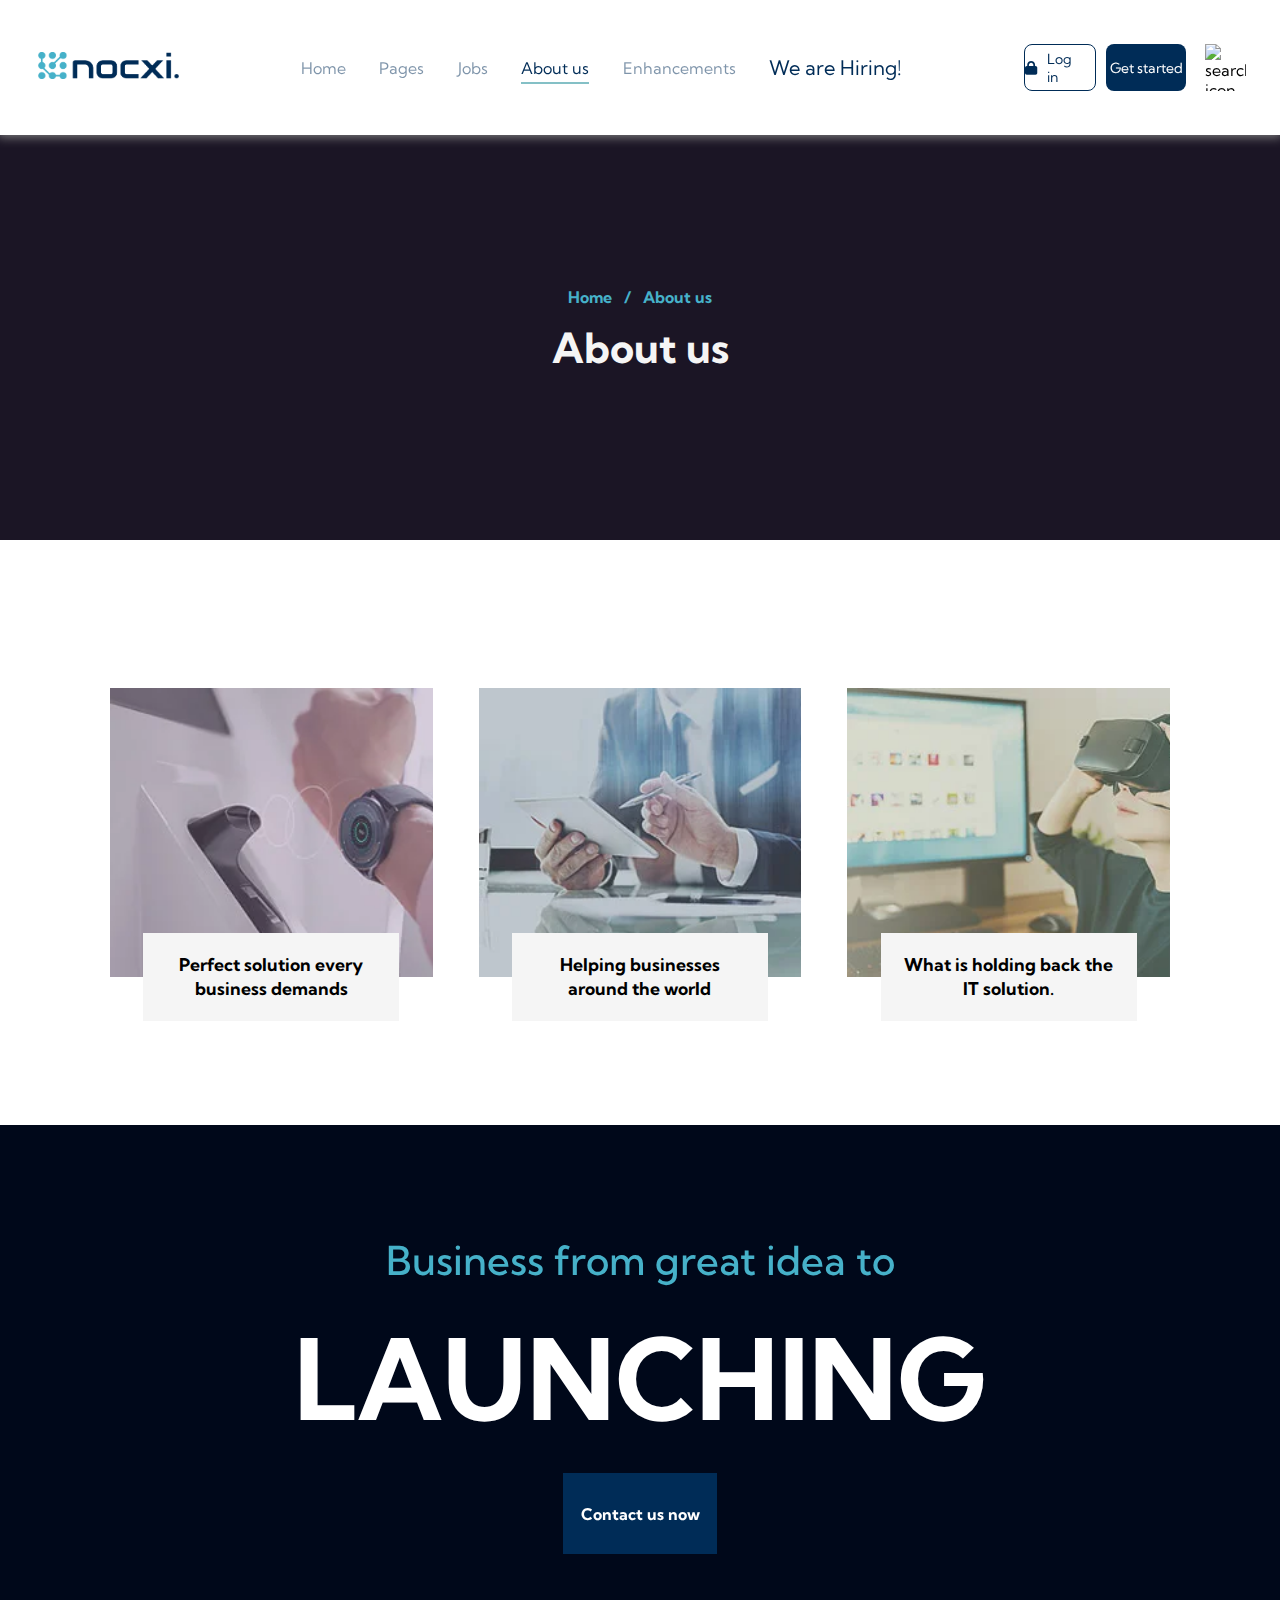
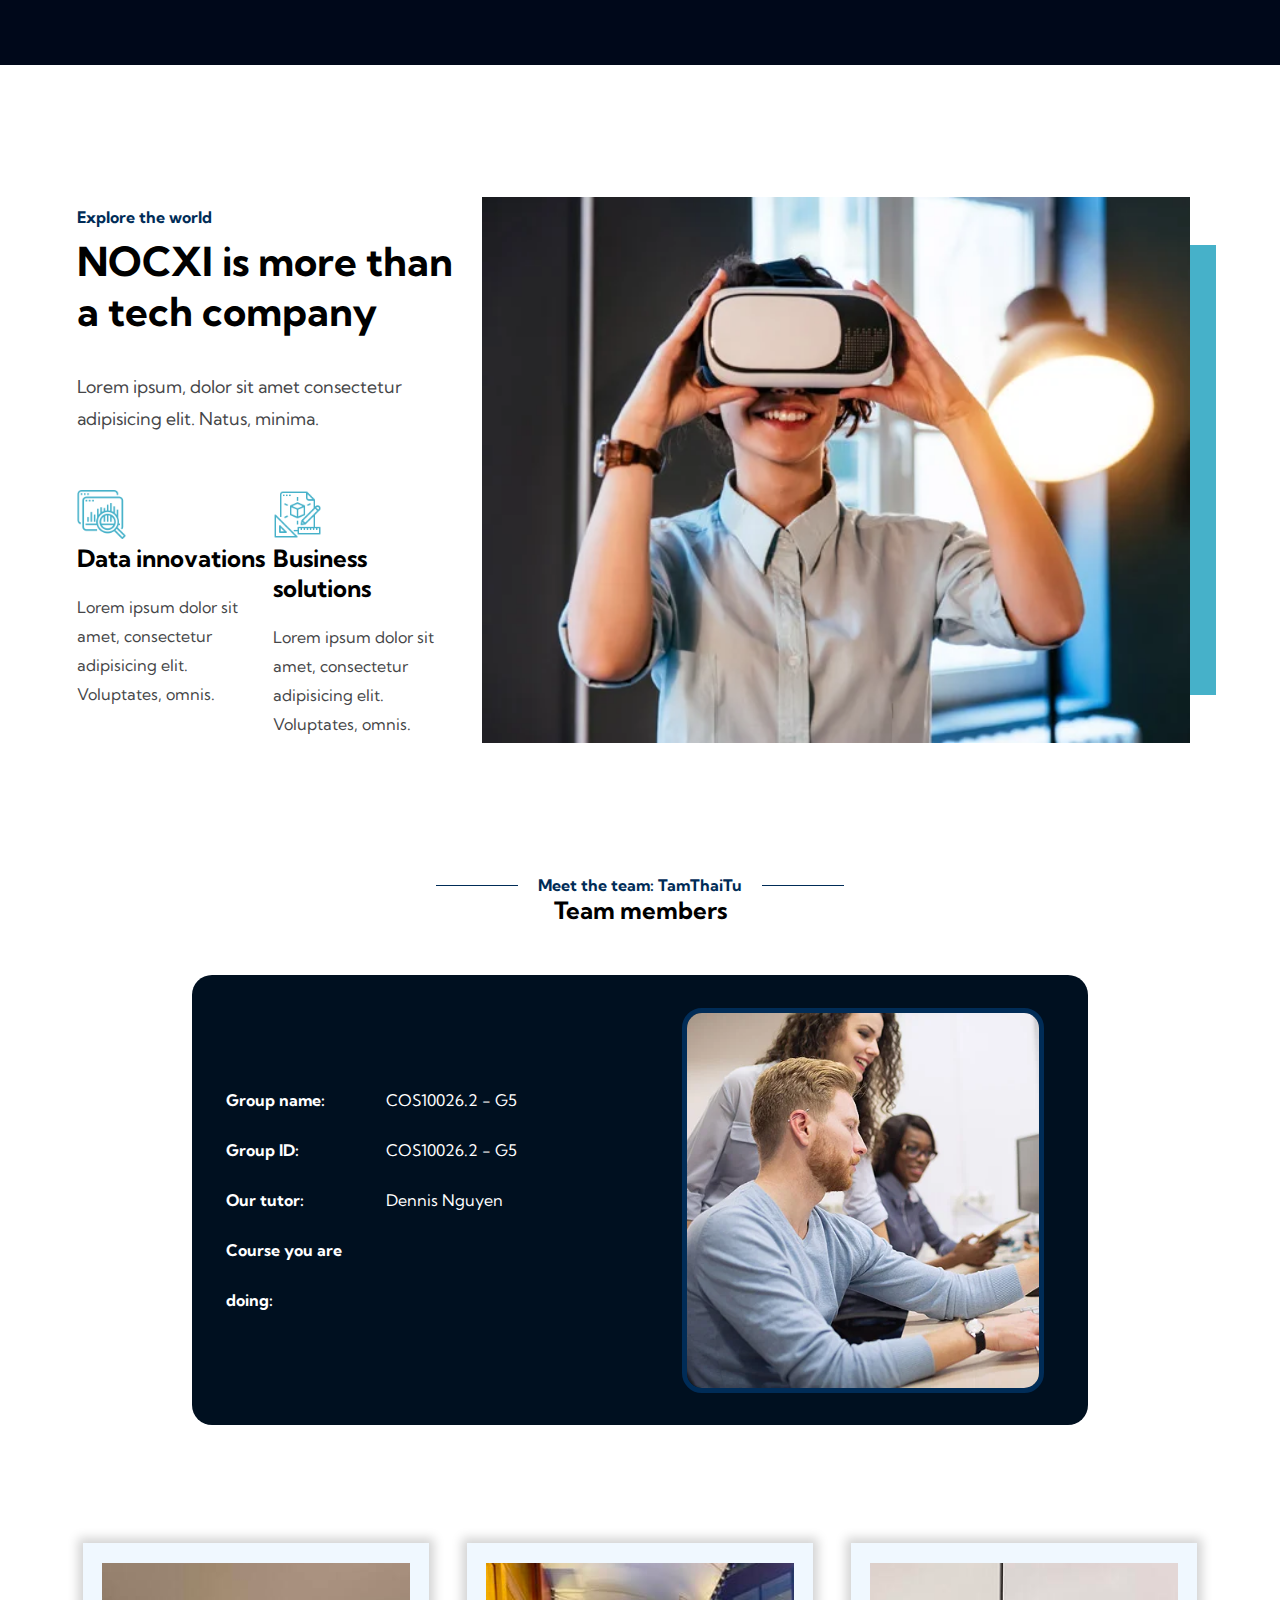
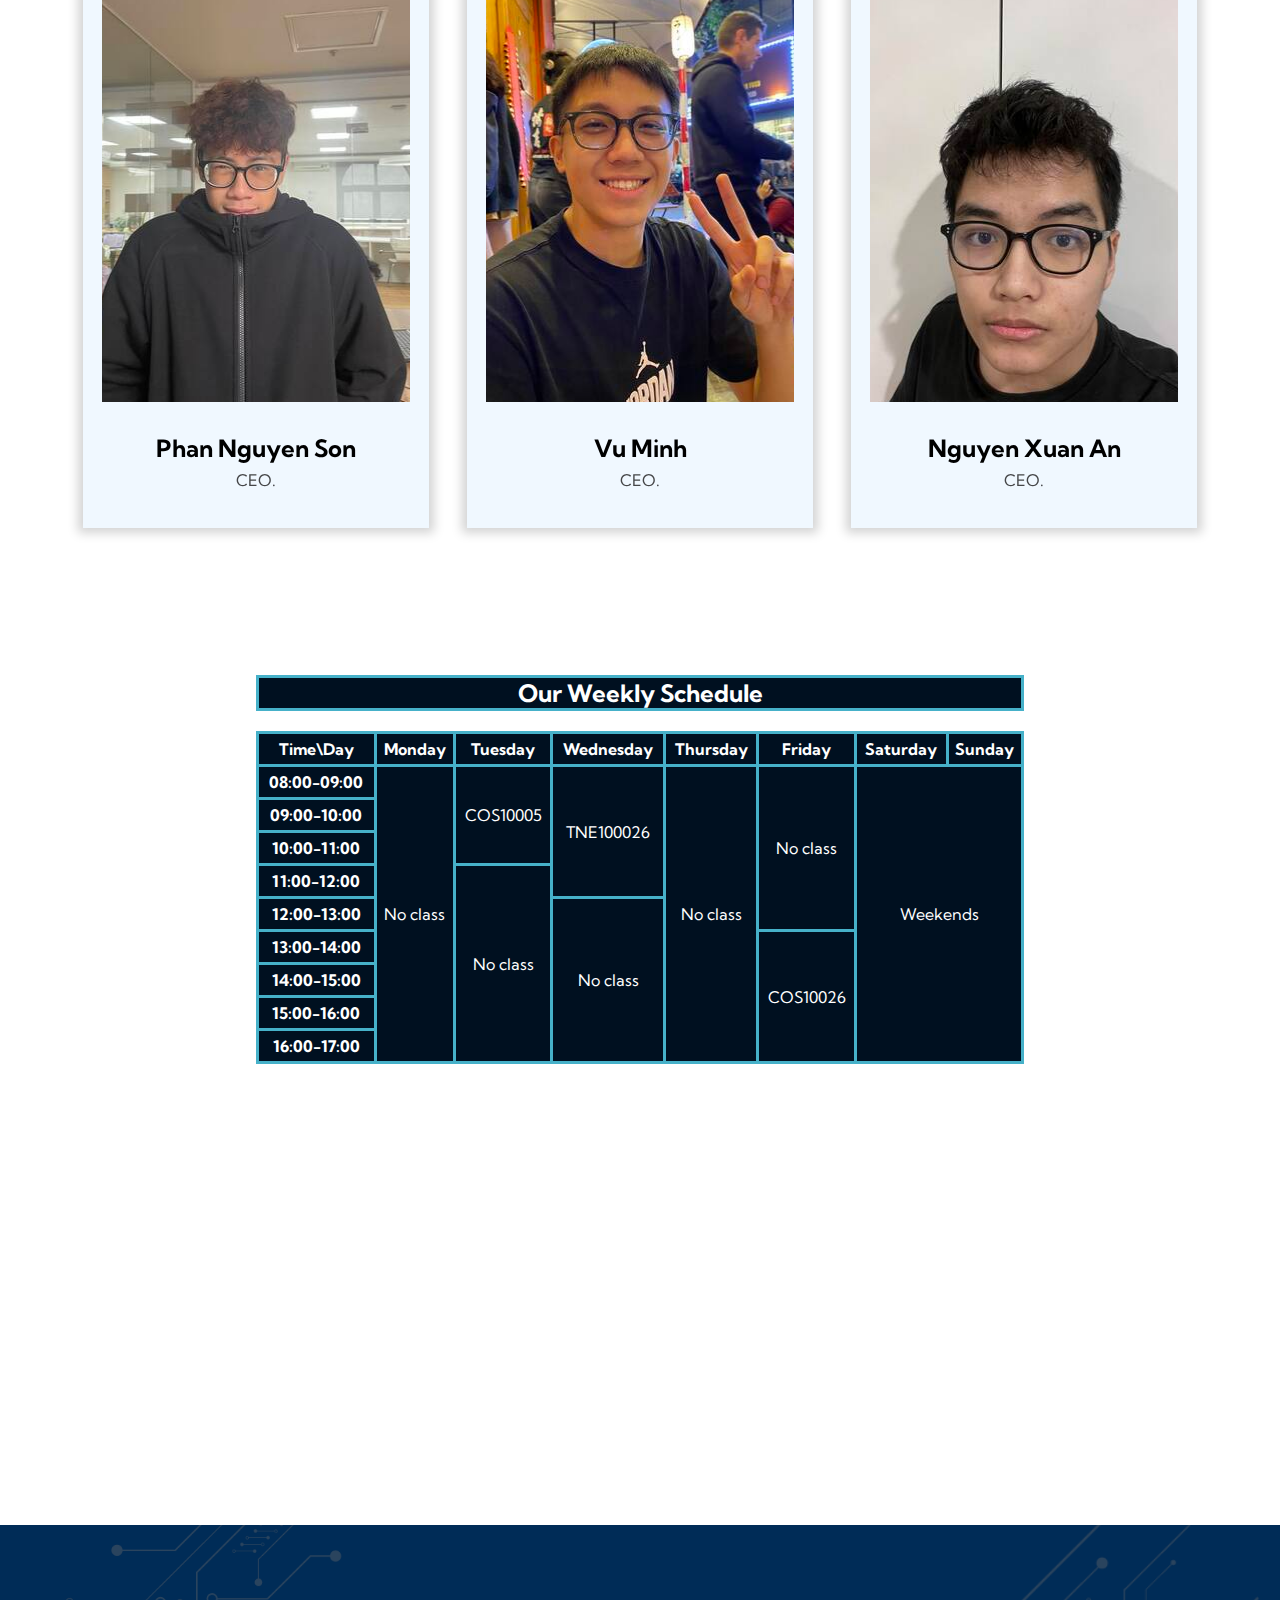
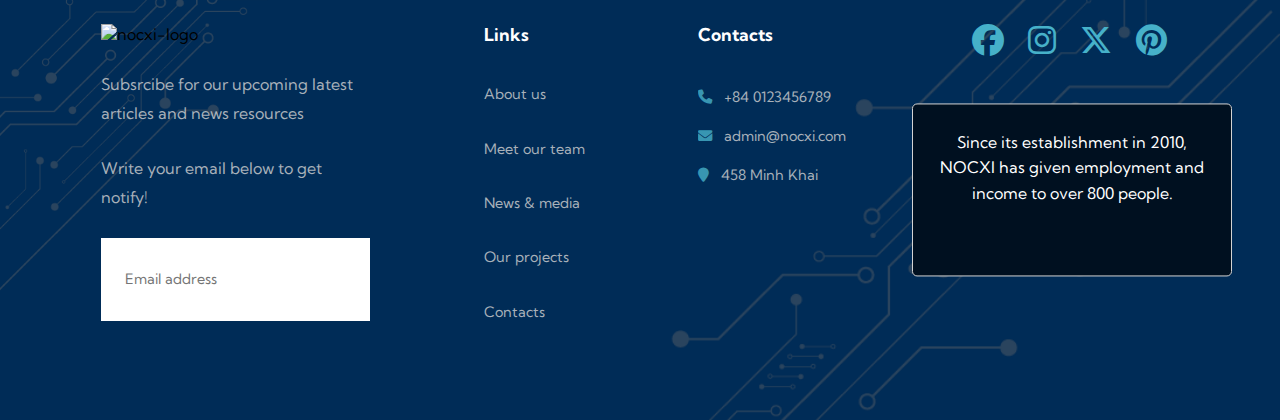
==== commit 5fd6c61b: "26/02" ====
--- a/about.html
+++ b/about.html
@@ -145,9 +145,9 @@
     <section class="member">
         <div class="member-header">
             <div class="member-meet">
-                <span>Meet the team</span>
-            </div>
-            <h1>Team members</h1>
+                <span>Meet the team: TamThaiTu</span>
+            </div>
+            <h2>Team members</h2>
         </div>
         <div class="member-group">
             <dl class="member-group-info">
@@ -157,11 +157,11 @@
                 <dd>COS10026.2 - G5</dd>
                 <dt>Our tutor:</dt>
                 <dd>Dennis Nguyen</dd>
-                <dt>Course:</dt>
-                <dd>COS10026</dd>
+                <dt>Course you are doing:</dt>
+                <dd></dd>
             </dl>
             <figure class="group-photo">
-                <img src="./images/group-pic.jpg" alt="group-photo">
+                <img src="./images/img-box-1.jpg" alt="group-photo">
             </figure>
         </div>
         <div class="member-people">
@@ -181,17 +181,17 @@
                             <dt>Name:</dt>
                             <dd>Phan Nguyen Son</dd>
                             <dt>DoB:</dt>
-                            <dd>26/09/2005</dd>
+                            <dd></dd>
                             <dt>Occupation:</dt>
                             <dd>Freshmen</dd>
                             <dt>Hometown:</dt>
-                            <dd>Nghe An</dd>
+                            <dd></dd>
                             <dt>Interests:</dt>
-                            <dd>Music, Games, Sports</dd>
+                            <dd></dd>
                         </dl>
                         <div class="member-email">
-                            <h1>Email:</h1>
-                            <a href="mailto:sonphannguyen.05@gmail.com">sonphannguyen.05@gmail.com</a>
+                            <h1>Email</h1>
+                            <a href=""></a>
                         </div>
                     </div>                     
                 </div>
@@ -205,7 +205,7 @@
                         </div>
                         <div class="member-introduce">
                             <h2>Vu Minh</h2>
-                            <p>Accountant.</p>
+                            <p>CEO.</p>
                         </div>
                     </div>
                     <div class="member-box-back person2">
@@ -213,17 +213,17 @@
                             <dt>Name:</dt>
                             <dd>Vu Minh</dd>
                             <dt>DoB:</dt>
-                            <dd>28/08/2005</dd>
+                            <dd></dd>
                             <dt>Occupation:</dt>
                             <dd>Freshmen</dd>
                             <dt>Hometown:</dt>
-                            <dd>Ha Noi</dd>
+                            <dd></dd>
                             <dt>Interests:</dt>
-                            <dd>Sports, Games</dd>
+                            <dd></dd>
                         </dl>
                         <div class="member-email">
-                            <h1>Email:</h1>
-                            <a href="mailto:vum3837@gmail.com">vum3837@gmail.com</a>
+                            <h1>Email</h1>
+                            <a href=""></a>
                         </div>
                     </div>                    
                 </div>
@@ -241,20 +241,22 @@
                         </div>
                     </div>
                     <div class="member-box-back person3">
-                        <dl class="member-info">
-                            <dt>Name:</dt>
-                            <dd>Nguyen Xuan An</dd>
-                            <dt>DoB:</dt>
-                            <dd>17/10/2005</dd>
-                            <dt>Occupation:</dt>
-                            <dd>Freshmen</dd>
-                            <dt>Hometown:</dt>
-                            <dd>Thai Binh</dd>
-                            <dt>Interests:</dt>
-                            <dd>Sports, Games, Music</dd>
-                        </dl>                          
+                        <div class="member-container">
+                            <dl class="member-info">
+                                <dt>Name:</dt>
+                                <dd>Nguyen Xuan An</dd>
+                                <dt>DoB:</dt>
+                                <dd>17/10/2005</dd>
+                                <dt>Occupation:</dt>
+                                <dd>Freshmen</dd>
+                                <dt>Hometown:</dt>
+                                <dd>Thai Binh</dd>
+                                <dt>Interests:</dt>
+                                <dd>Team-sports, Games, Music</dd>
+                            </dl>                          
+                        </div>
                         <div class="member-email">
-                            <h1>Email:</h1>
+                            <h1>Email</h1>
                             <a href="mailto:n.xuanan1710@gmail.com" target="_blank">n.xuanan1710@gmail.com</a>
                         </div>
                     </div>
@@ -326,7 +328,7 @@
             <input type="email" id="footer-email" placeholder=" Email address">
         </div>
         <div class="links-col">
-            <h2>Links</h2>
+            <h3>Links</h3>
             <ul>
                 <li>About us</li>
                 <li>Meet our team</li>
@@ -336,7 +338,7 @@
             </ul>
         </div>
         <div class="contact-col">
-            <h2>Contacts</h2>
+            <h3>Contacts</h3>
             <ul>
                 <li>
                     <span class="fa-solid fa-phone"></span>
@@ -358,6 +360,9 @@
             <span class="fa-brands fa-x-twitter"></span>
             <span class="fa-brands fa-pinterest"></span>
         </div>
+        <div class="aside-wrap">
+            <aside>Since its establishment in 2010, NOCXI has given employment and income to over 800 people.</aside>
+        </div>
     </footer>
 </body>
 </html>--- a/styles/style.css
+++ b/styles/style.css
@@ -2,7 +2,7 @@
 filename: [style.css]
 author: [cos10026.2 - g5]
 created: [25/02/2024]
-last modified: [26/02/2024]
+last modified: [25/02/2024]
 description: [all web pages]
 */
 
@@ -44,13 +44,17 @@
     justify-content: space-between;
     align-items: center;
     box-shadow: 0 0 10px 2px grey;
-    z-index: 999;
+    z-index: 100;
     position: fixed;
+    /* display: none; */
+    /* visibility: hidden; */
+    /* background-color: blue; */
 }
 .logo {
     width: 11%;
     margin-left: 3%;
     cursor: pointer;
+    /* background-color: red; */
 }
 .logo img{
     width: 100%;
@@ -65,6 +69,7 @@
     font-size: 16px;
     font-weight: 400;
     line-height: 32px;
+    /* background-color: gray; */
 }
 .drop{
     position: relative;
@@ -112,6 +117,7 @@
 }
 .pages-drop li, .services-drop li{
     transition: 0.2s linear;
+    /* border-radius: 10px; */
     padding-left: 10px;
 }
 .pages-drop li:nth-child(3), .services-drop li:nth-child(4){
@@ -173,6 +179,7 @@
     justify-content: space-around;
     align-items: center;
     margin-right: 2%;
+    /* background-color:lightblue; */
 }
 .log-in{
     display: flex;
@@ -180,17 +187,20 @@
     align-items: center;
     width: 36%;
     height: 35%;
+    /* background-color: red; */
     border-radius: 8px;
     border: 1px solid #002C57;
     cursor: pointer;
     transition: 0.3s ease-in-out;
 }
 .log-in span{
+    /* background-color: red; */
     color: #002C57;
     font-size: 14px;
     transition: 0.3s ease-in-out;
 }
 .log-in p{
+    /* background-color: red; */
     color: #002C57;
     font-size: 14px;
     transition: 0.3s ease-in-out;
@@ -218,6 +228,7 @@
 .iconsearch-ctr{
     height: 35%;
     aspect-ratio: 1 / 1;
+    /* background-color: #84C0C6 ; */
     display: flex;
     justify-content: center;
     border-radius: 5px;
@@ -335,6 +346,7 @@
 .about-col{
     width: 23%;
     height: 65%;
+    /* background-color: lightblue; */
     display: flex;
     flex-direction: column;
     justify-content: space-between;
@@ -362,8 +374,9 @@
     flex-direction: column;
     justify-content: space-between;
     padding: 1% 1%;
-}
-.links-col h2{
+    /* background-color: red; */
+}
+.links-col h3{
     font-size: 1.1rem;
     font-weight: 700;
     margin-bottom: 40px;
@@ -374,6 +387,7 @@
     flex-direction: column;
     justify-content: space-between;
     flex: 1;
+    /* background-color: blue; */
 }
 .links-col ul li{
     font-size: 0.9rem;
@@ -386,9 +400,10 @@
     flex-direction: column;
     justify-content: flex-start;
     align-items: flex-start;
+    /* background-color: lightpink; */
     padding: 1% 1%;
 }
-.contact-col h2{
+.contact-col h3{
     font-size: 1.1rem;
     font-weight: 700;
     margin-bottom: 40px;
@@ -418,24 +433,37 @@
     padding: 1% 1%;
     font-size: 2rem;
     color:#46B1C9;
+    /* background-color: red; */
 }
 .icon-col span{
     margin: 0 12px;
     display: block;
 }
-
-
-.cp-right{
+.aside-wrap aside{
+    float: right;
+    width: 25vw;
+    height: 35%;
+    background-color: #001020;
+    transform: translate(-15%, 103%);
+    border-radius: 5px;
+    border: 1px solid lightgrey;
+    color: white;
     text-align: center;
-    color: white;
-    font-size: 0.8rem;
-    display: flex;
-    justify-content: center;
-    align-items: center;
-    width: 100vw;
-    height: 8vh;
-    background-color: #001020;
-}
+    padding: 2%;
+    line-height: 1.6em;
+    z-index: 80;
+}
+.aside-wrap{
+    position: absolute;
+    width: 100%;
+    height: 100%;
+    top: 0;
+    left: 0;
+    z-index: 55;
+}
+
+
+
 
 
 
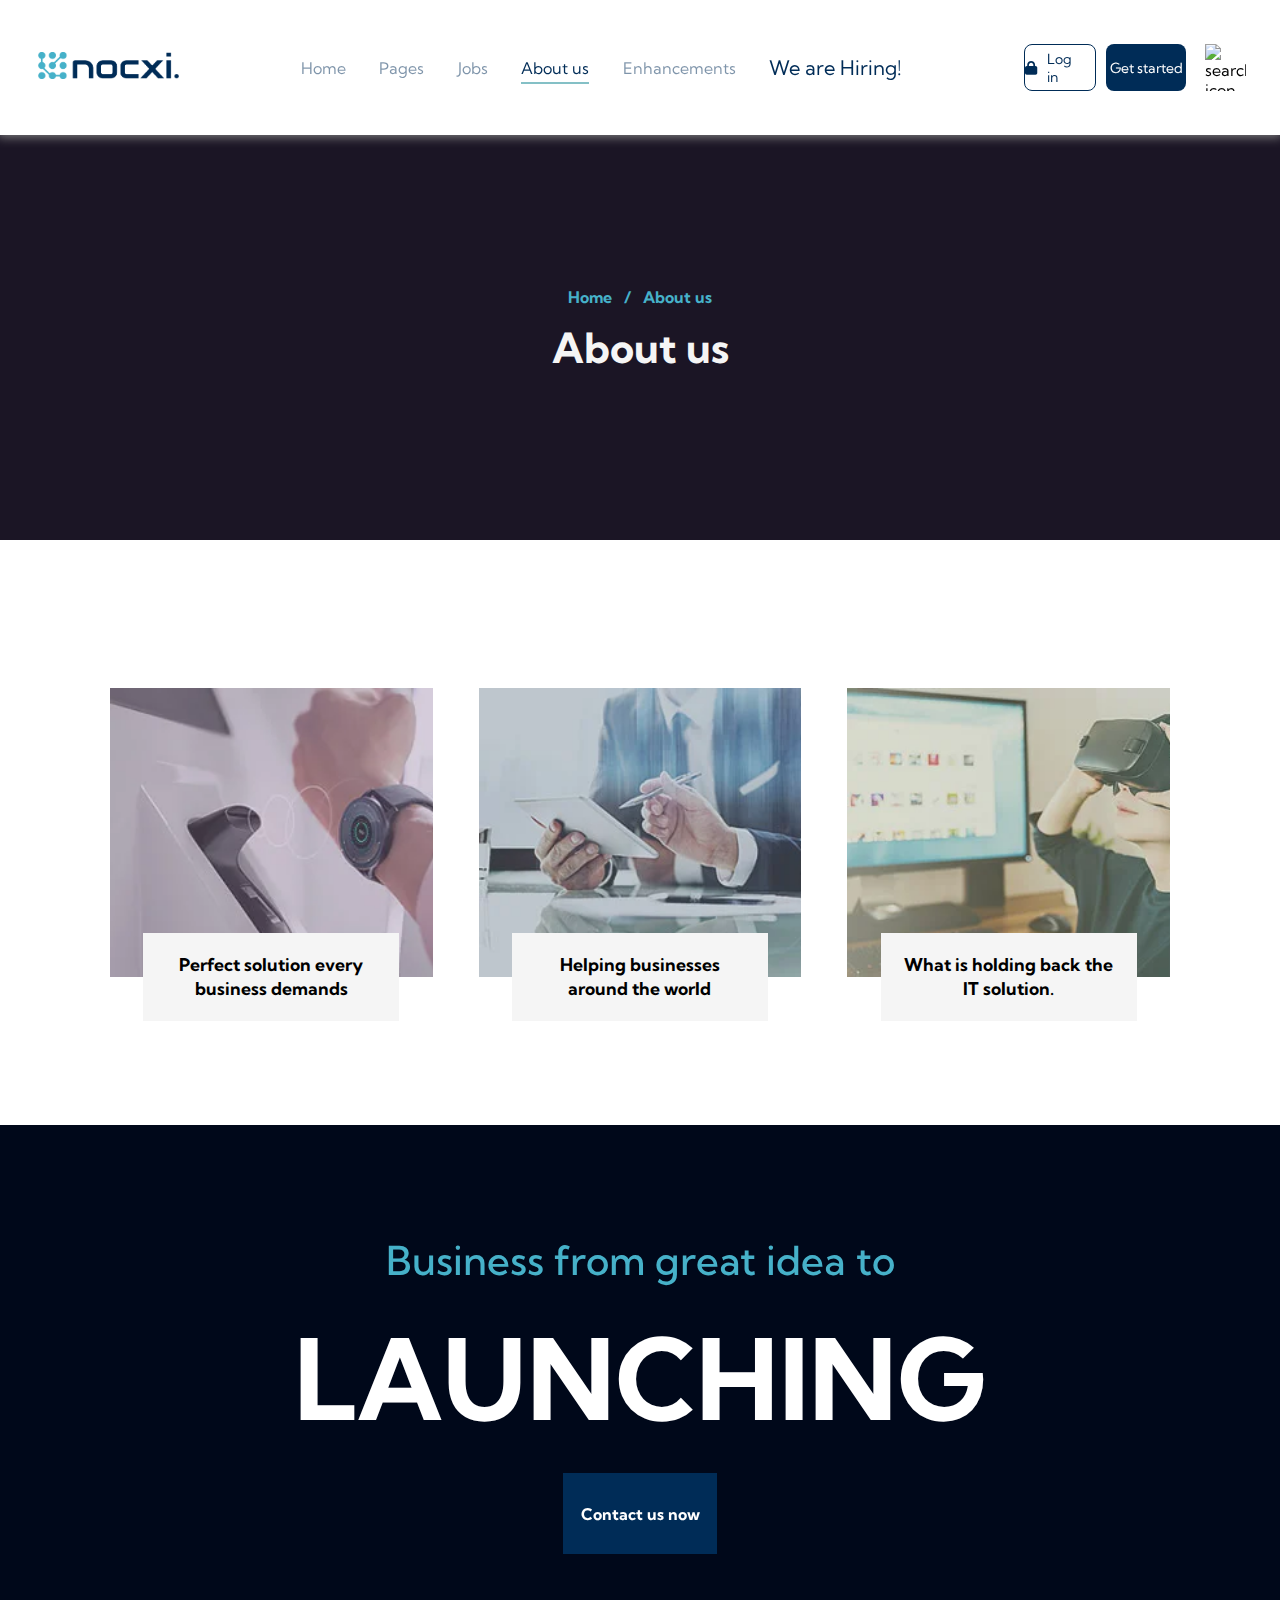
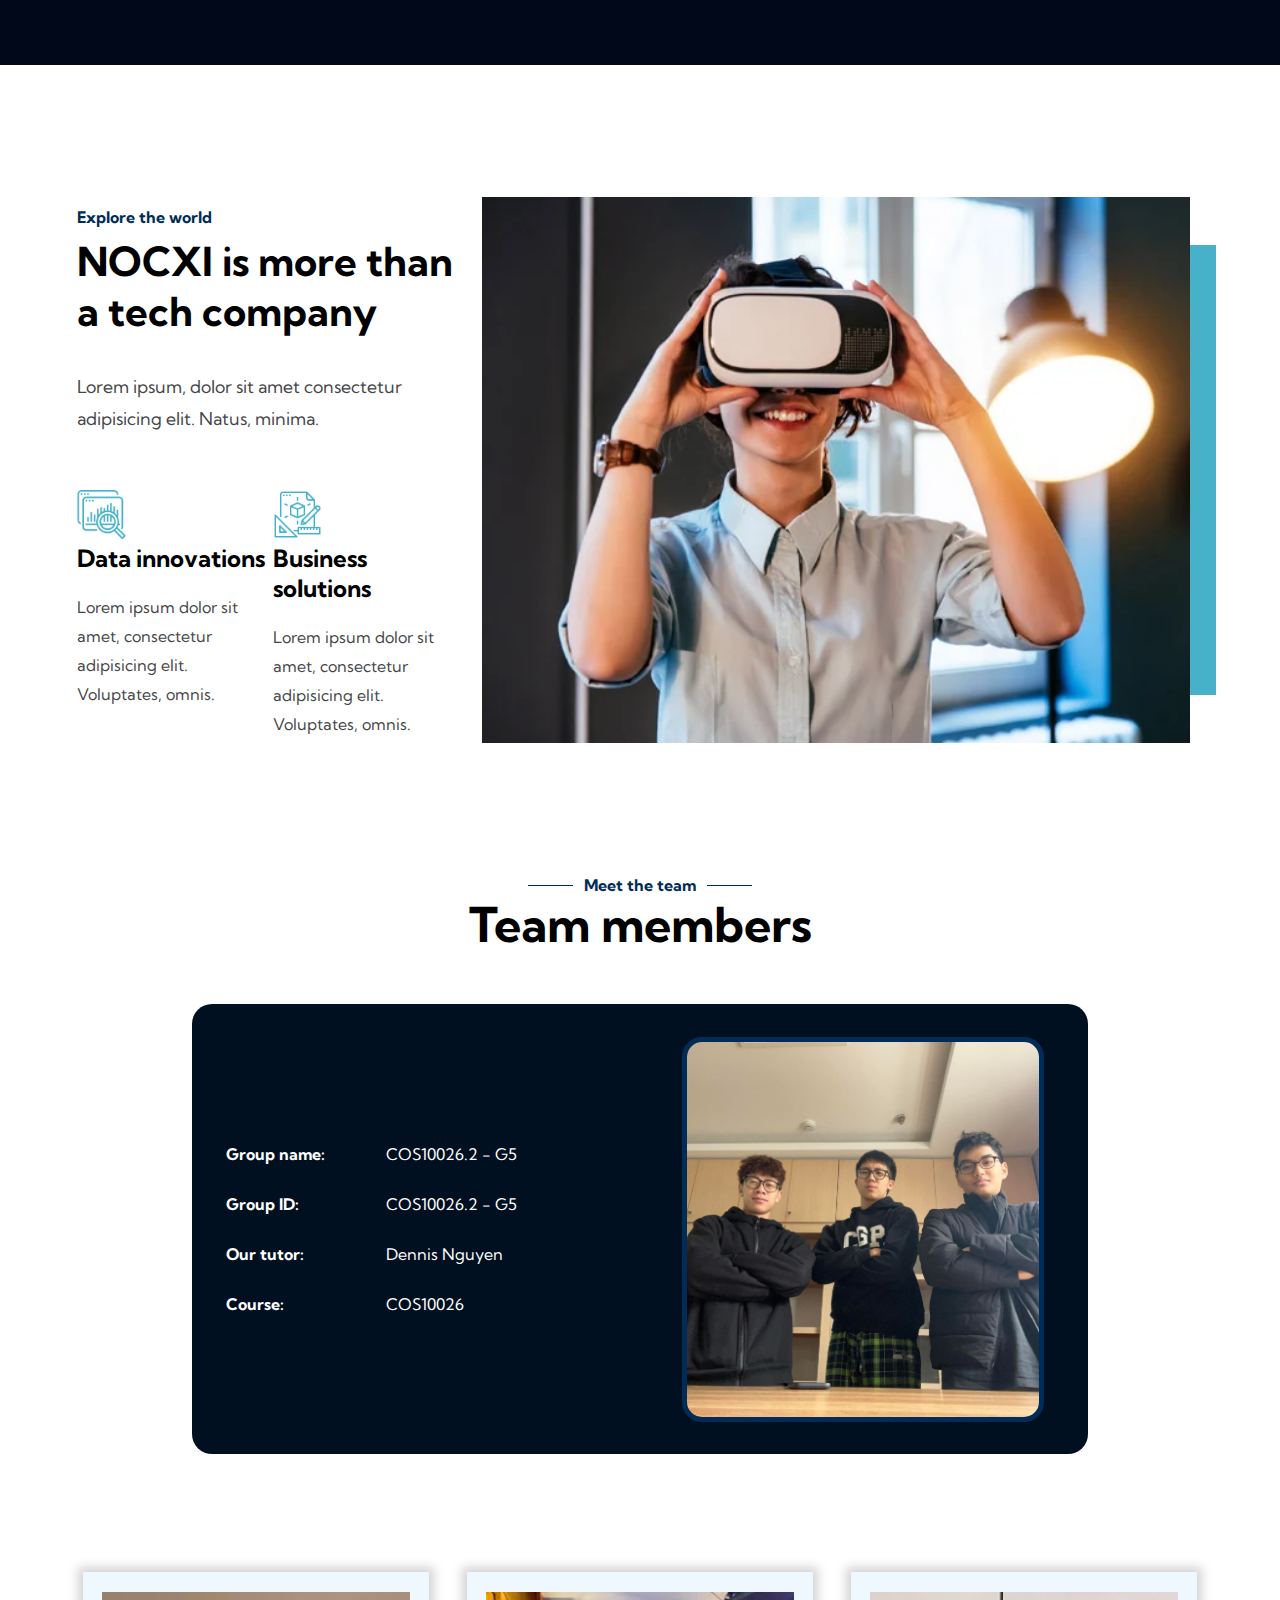
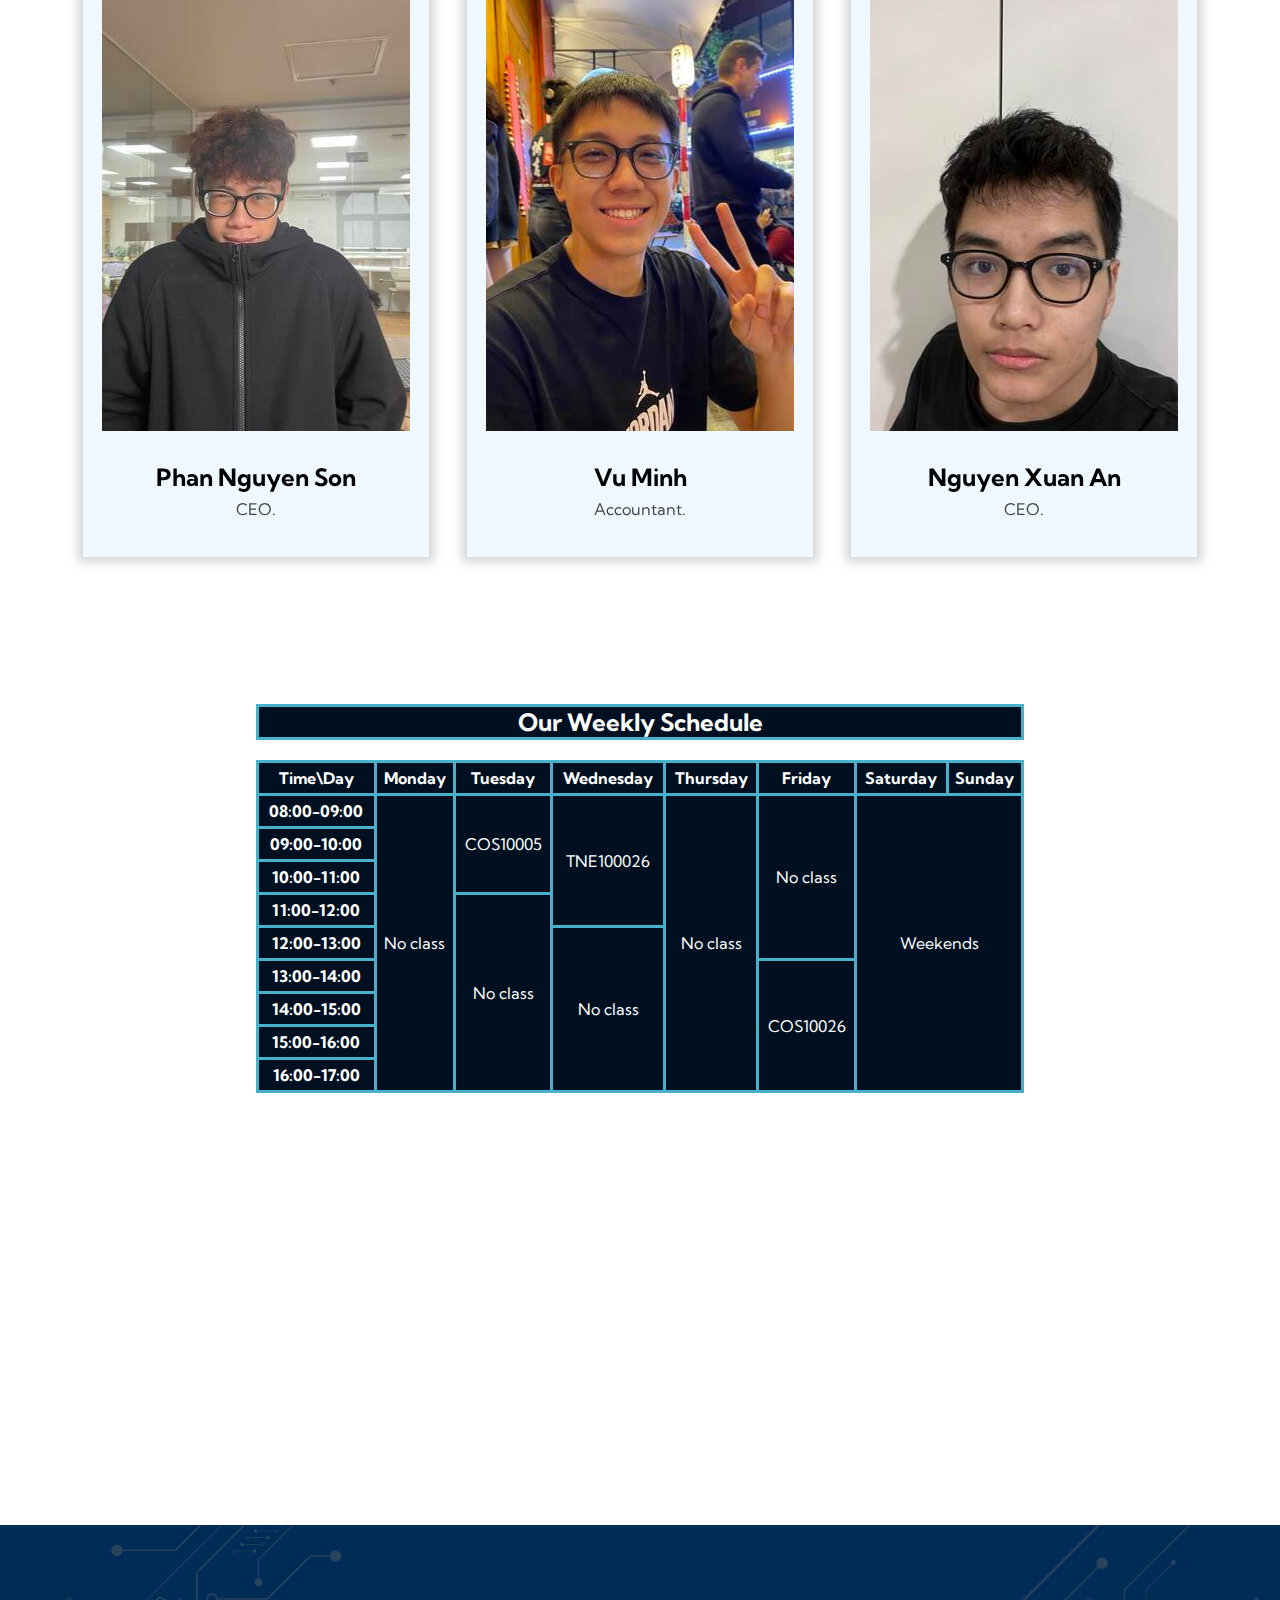
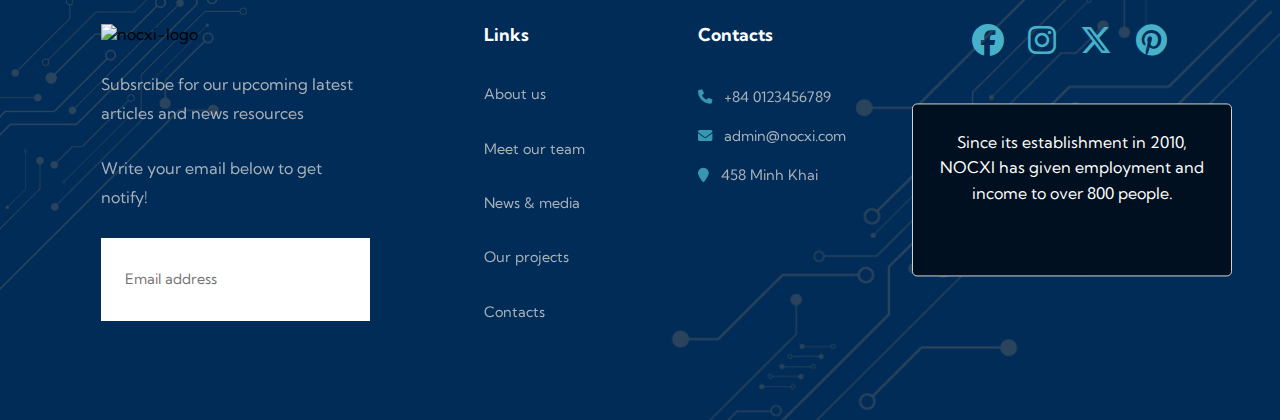
==== commit d0337b5d: "Merge pull request #11 from xan1710/main" ====
--- a/about.html
+++ b/about.html
@@ -145,9 +145,9 @@
     <section class="member">
         <div class="member-header">
             <div class="member-meet">
-                <span>Meet the team: TamThaiTu</span>
-            </div>
-            <h2>Team members</h2>
+                <span>Meet the team</span>
+            </div>
+            <h1>Team members</h1>
         </div>
         <div class="member-group">
             <dl class="member-group-info">
@@ -157,11 +157,11 @@
                 <dd>COS10026.2 - G5</dd>
                 <dt>Our tutor:</dt>
                 <dd>Dennis Nguyen</dd>
-                <dt>Course you are doing:</dt>
-                <dd></dd>
+                <dt>Course:</dt>
+                <dd>COS10026</dd>
             </dl>
             <figure class="group-photo">
-                <img src="./images/img-box-1.jpg" alt="group-photo">
+                <img src="./images/group-pic.jpg" alt="group-photo">
             </figure>
         </div>
         <div class="member-people">
@@ -181,17 +181,17 @@
                             <dt>Name:</dt>
                             <dd>Phan Nguyen Son</dd>
                             <dt>DoB:</dt>
-                            <dd></dd>
+                            <dd>26/09/2005</dd>
                             <dt>Occupation:</dt>
                             <dd>Freshmen</dd>
                             <dt>Hometown:</dt>
-                            <dd></dd>
+                            <dd>Nghe An</dd>
                             <dt>Interests:</dt>
-                            <dd></dd>
+                            <dd>Music, Games, Sports</dd>
                         </dl>
                         <div class="member-email">
-                            <h1>Email</h1>
-                            <a href=""></a>
+                            <h1>Email:</h1>
+                            <a href="mailto:sonphannguyen.05@gmail.com">sonphannguyen.05@gmail.com</a>
                         </div>
                     </div>                     
                 </div>
@@ -205,7 +205,7 @@
                         </div>
                         <div class="member-introduce">
                             <h2>Vu Minh</h2>
-                            <p>CEO.</p>
+                            <p>Accountant.</p>
                         </div>
                     </div>
                     <div class="member-box-back person2">
@@ -213,17 +213,17 @@
                             <dt>Name:</dt>
                             <dd>Vu Minh</dd>
                             <dt>DoB:</dt>
-                            <dd></dd>
+                            <dd>28/08/2005</dd>
                             <dt>Occupation:</dt>
                             <dd>Freshmen</dd>
                             <dt>Hometown:</dt>
-                            <dd></dd>
+                            <dd>Ha Noi</dd>
                             <dt>Interests:</dt>
-                            <dd></dd>
+                            <dd>Sports, Games</dd>
                         </dl>
                         <div class="member-email">
-                            <h1>Email</h1>
-                            <a href=""></a>
+                            <h1>Email:</h1>
+                            <a href="mailto:vum3837@gmail.com">vum3837@gmail.com</a>
                         </div>
                     </div>                    
                 </div>
@@ -241,22 +241,20 @@
                         </div>
                     </div>
                     <div class="member-box-back person3">
-                        <div class="member-container">
-                            <dl class="member-info">
-                                <dt>Name:</dt>
-                                <dd>Nguyen Xuan An</dd>
-                                <dt>DoB:</dt>
-                                <dd>17/10/2005</dd>
-                                <dt>Occupation:</dt>
-                                <dd>Freshmen</dd>
-                                <dt>Hometown:</dt>
-                                <dd>Thai Binh</dd>
-                                <dt>Interests:</dt>
-                                <dd>Team-sports, Games, Music</dd>
-                            </dl>                          
-                        </div>
+                        <dl class="member-info">
+                            <dt>Name:</dt>
+                            <dd>Nguyen Xuan An</dd>
+                            <dt>DoB:</dt>
+                            <dd>17/10/2005</dd>
+                            <dt>Occupation:</dt>
+                            <dd>Freshmen</dd>
+                            <dt>Hometown:</dt>
+                            <dd>Thai Binh</dd>
+                            <dt>Interests:</dt>
+                            <dd>Sports, Games, Music</dd>
+                        </dl>                          
                         <div class="member-email">
-                            <h1>Email</h1>
+                            <h1>Email:</h1>
                             <a href="mailto:n.xuanan1710@gmail.com" target="_blank">n.xuanan1710@gmail.com</a>
                         </div>
                     </div>
@@ -328,7 +326,7 @@
             <input type="email" id="footer-email" placeholder=" Email address">
         </div>
         <div class="links-col">
-            <h3>Links</h3>
+            <h2>Links</h2>
             <ul>
                 <li>About us</li>
                 <li>Meet our team</li>
@@ -338,7 +336,7 @@
             </ul>
         </div>
         <div class="contact-col">
-            <h3>Contacts</h3>
+            <h2>Contacts</h2>
             <ul>
                 <li>
                     <span class="fa-solid fa-phone"></span>
--- a/styles/style.css
+++ b/styles/style.css
@@ -2,7 +2,7 @@
 filename: [style.css]
 author: [cos10026.2 - g5]
 created: [25/02/2024]
-last modified: [25/02/2024]
+last modified: [26/02/2024]
 description: [all web pages]
 */
 
@@ -44,17 +44,13 @@
     justify-content: space-between;
     align-items: center;
     box-shadow: 0 0 10px 2px grey;
-    z-index: 100;
+    z-index: 999;
     position: fixed;
-    /* display: none; */
-    /* visibility: hidden; */
-    /* background-color: blue; */
 }
 .logo {
     width: 11%;
     margin-left: 3%;
     cursor: pointer;
-    /* background-color: red; */
 }
 .logo img{
     width: 100%;
@@ -69,7 +65,6 @@
     font-size: 16px;
     font-weight: 400;
     line-height: 32px;
-    /* background-color: gray; */
 }
 .drop{
     position: relative;
@@ -117,7 +112,6 @@
 }
 .pages-drop li, .services-drop li{
     transition: 0.2s linear;
-    /* border-radius: 10px; */
     padding-left: 10px;
 }
 .pages-drop li:nth-child(3), .services-drop li:nth-child(4){
@@ -179,7 +173,6 @@
     justify-content: space-around;
     align-items: center;
     margin-right: 2%;
-    /* background-color:lightblue; */
 }
 .log-in{
     display: flex;
@@ -187,20 +180,17 @@
     align-items: center;
     width: 36%;
     height: 35%;
-    /* background-color: red; */
     border-radius: 8px;
     border: 1px solid #002C57;
     cursor: pointer;
     transition: 0.3s ease-in-out;
 }
 .log-in span{
-    /* background-color: red; */
     color: #002C57;
     font-size: 14px;
     transition: 0.3s ease-in-out;
 }
 .log-in p{
-    /* background-color: red; */
     color: #002C57;
     font-size: 14px;
     transition: 0.3s ease-in-out;
@@ -228,7 +218,6 @@
 .iconsearch-ctr{
     height: 35%;
     aspect-ratio: 1 / 1;
-    /* background-color: #84C0C6 ; */
     display: flex;
     justify-content: center;
     border-radius: 5px;
@@ -346,7 +335,6 @@
 .about-col{
     width: 23%;
     height: 65%;
-    /* background-color: lightblue; */
     display: flex;
     flex-direction: column;
     justify-content: space-between;
@@ -374,9 +362,8 @@
     flex-direction: column;
     justify-content: space-between;
     padding: 1% 1%;
-    /* background-color: red; */
-}
-.links-col h3{
+}
+.links-col h2{
     font-size: 1.1rem;
     font-weight: 700;
     margin-bottom: 40px;
@@ -387,7 +374,6 @@
     flex-direction: column;
     justify-content: space-between;
     flex: 1;
-    /* background-color: blue; */
 }
 .links-col ul li{
     font-size: 0.9rem;
@@ -400,10 +386,9 @@
     flex-direction: column;
     justify-content: flex-start;
     align-items: flex-start;
-    /* background-color: lightpink; */
     padding: 1% 1%;
 }
-.contact-col h3{
+.contact-col h2{
     font-size: 1.1rem;
     font-weight: 700;
     margin-bottom: 40px;
@@ -433,7 +418,6 @@
     padding: 1% 1%;
     font-size: 2rem;
     color:#46B1C9;
-    /* background-color: red; */
 }
 .icon-col span{
     margin: 0 12px;
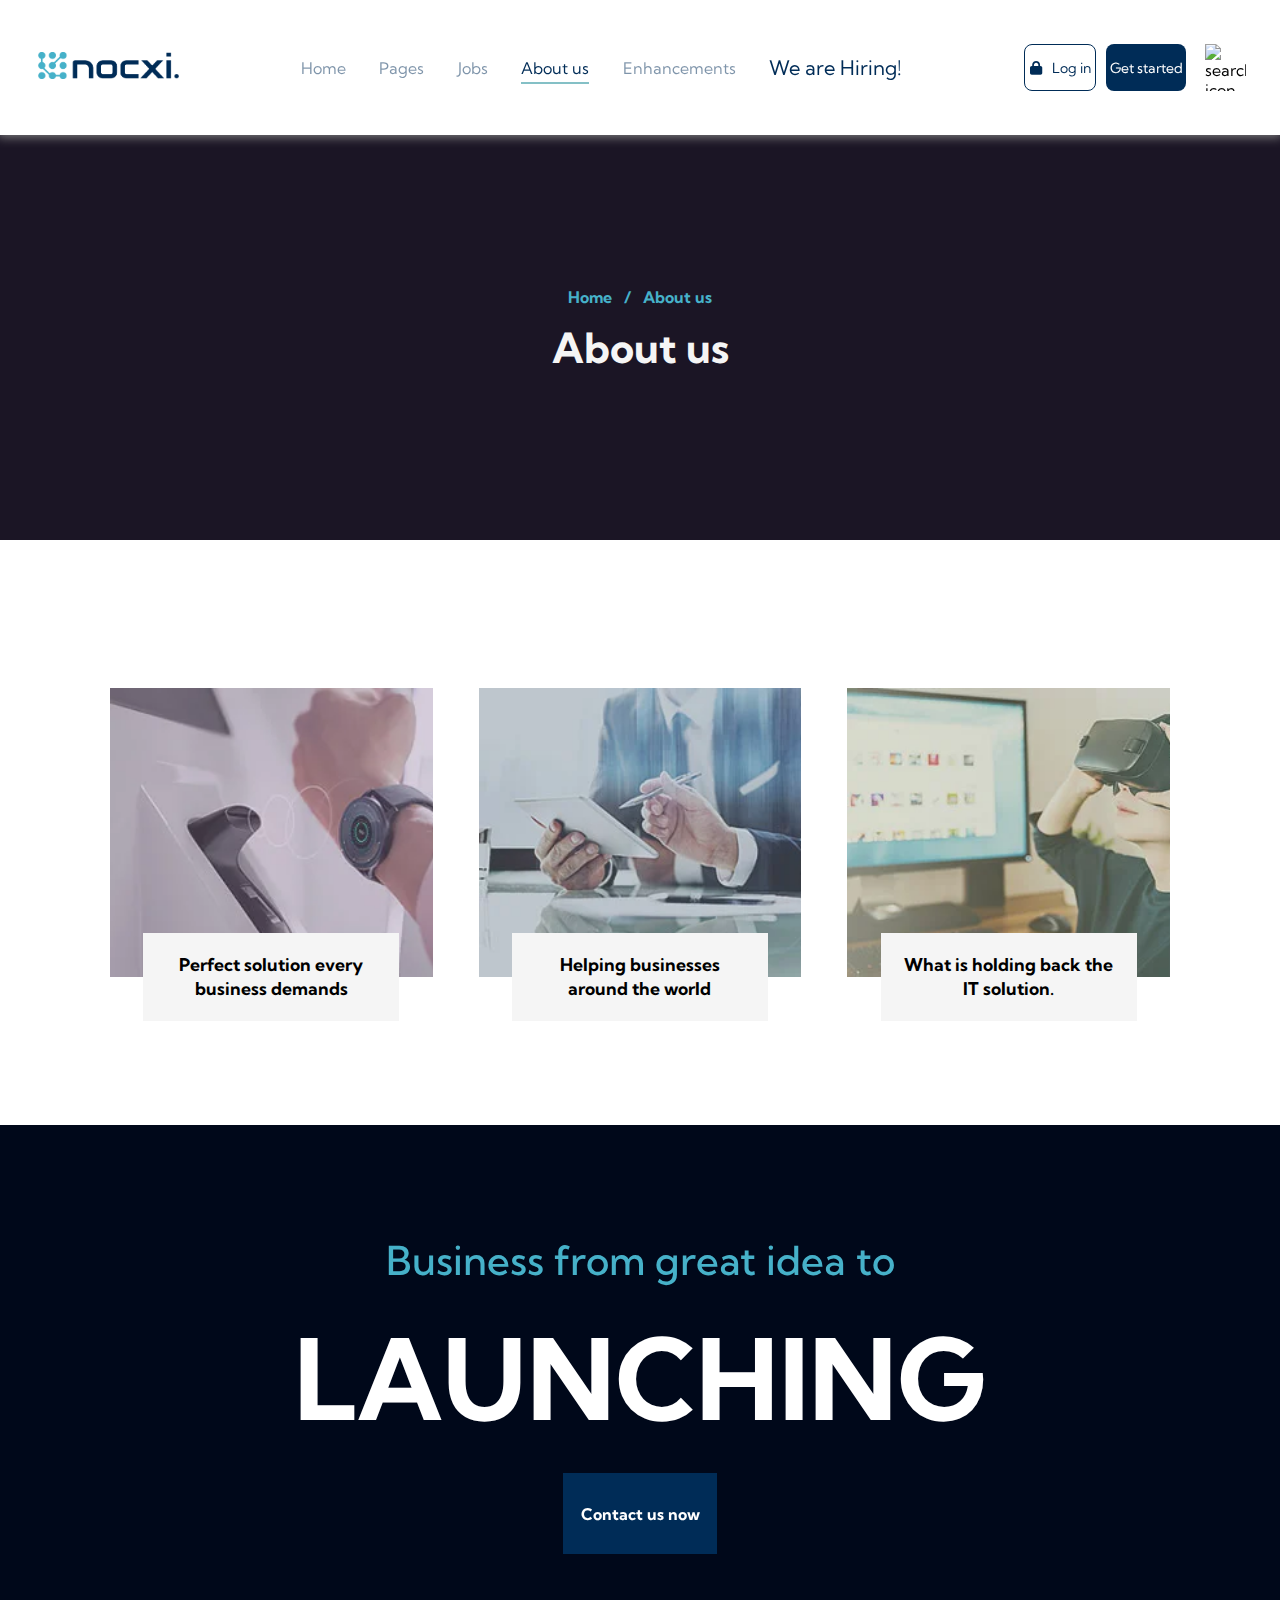
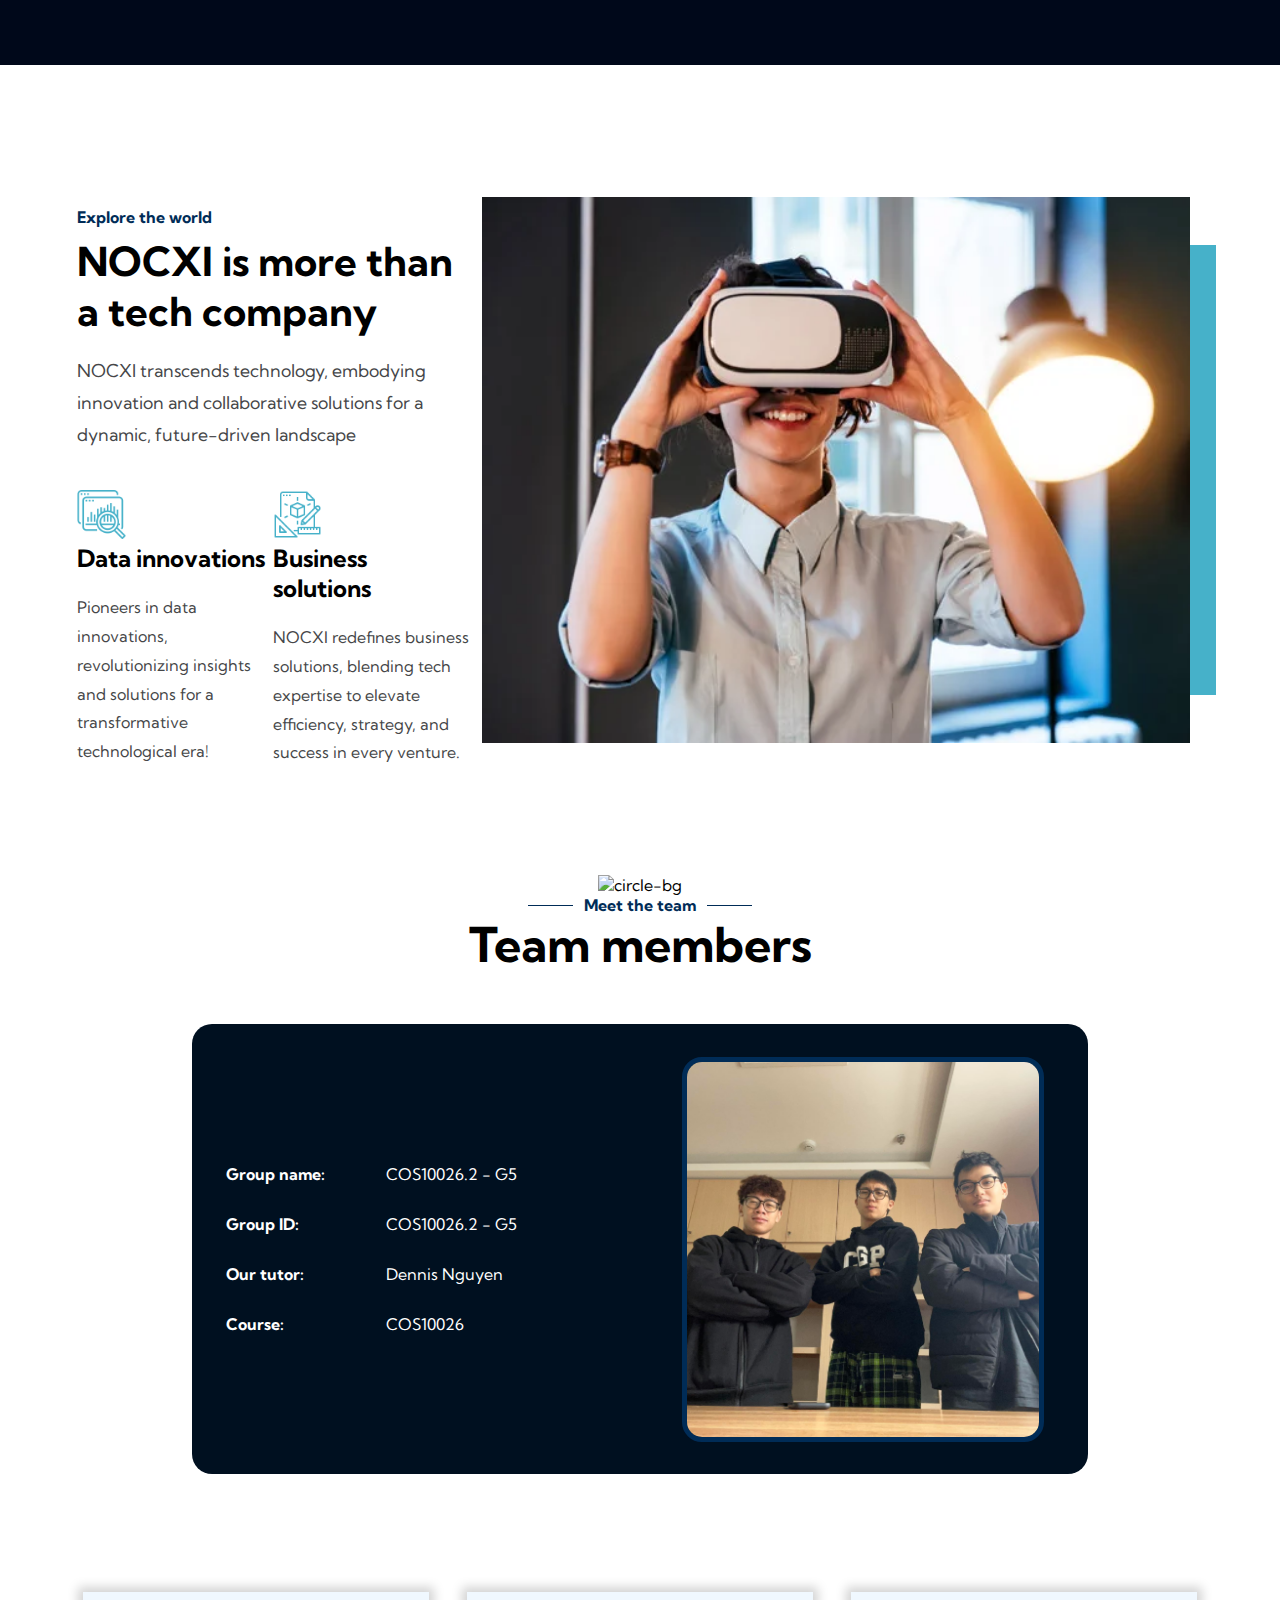
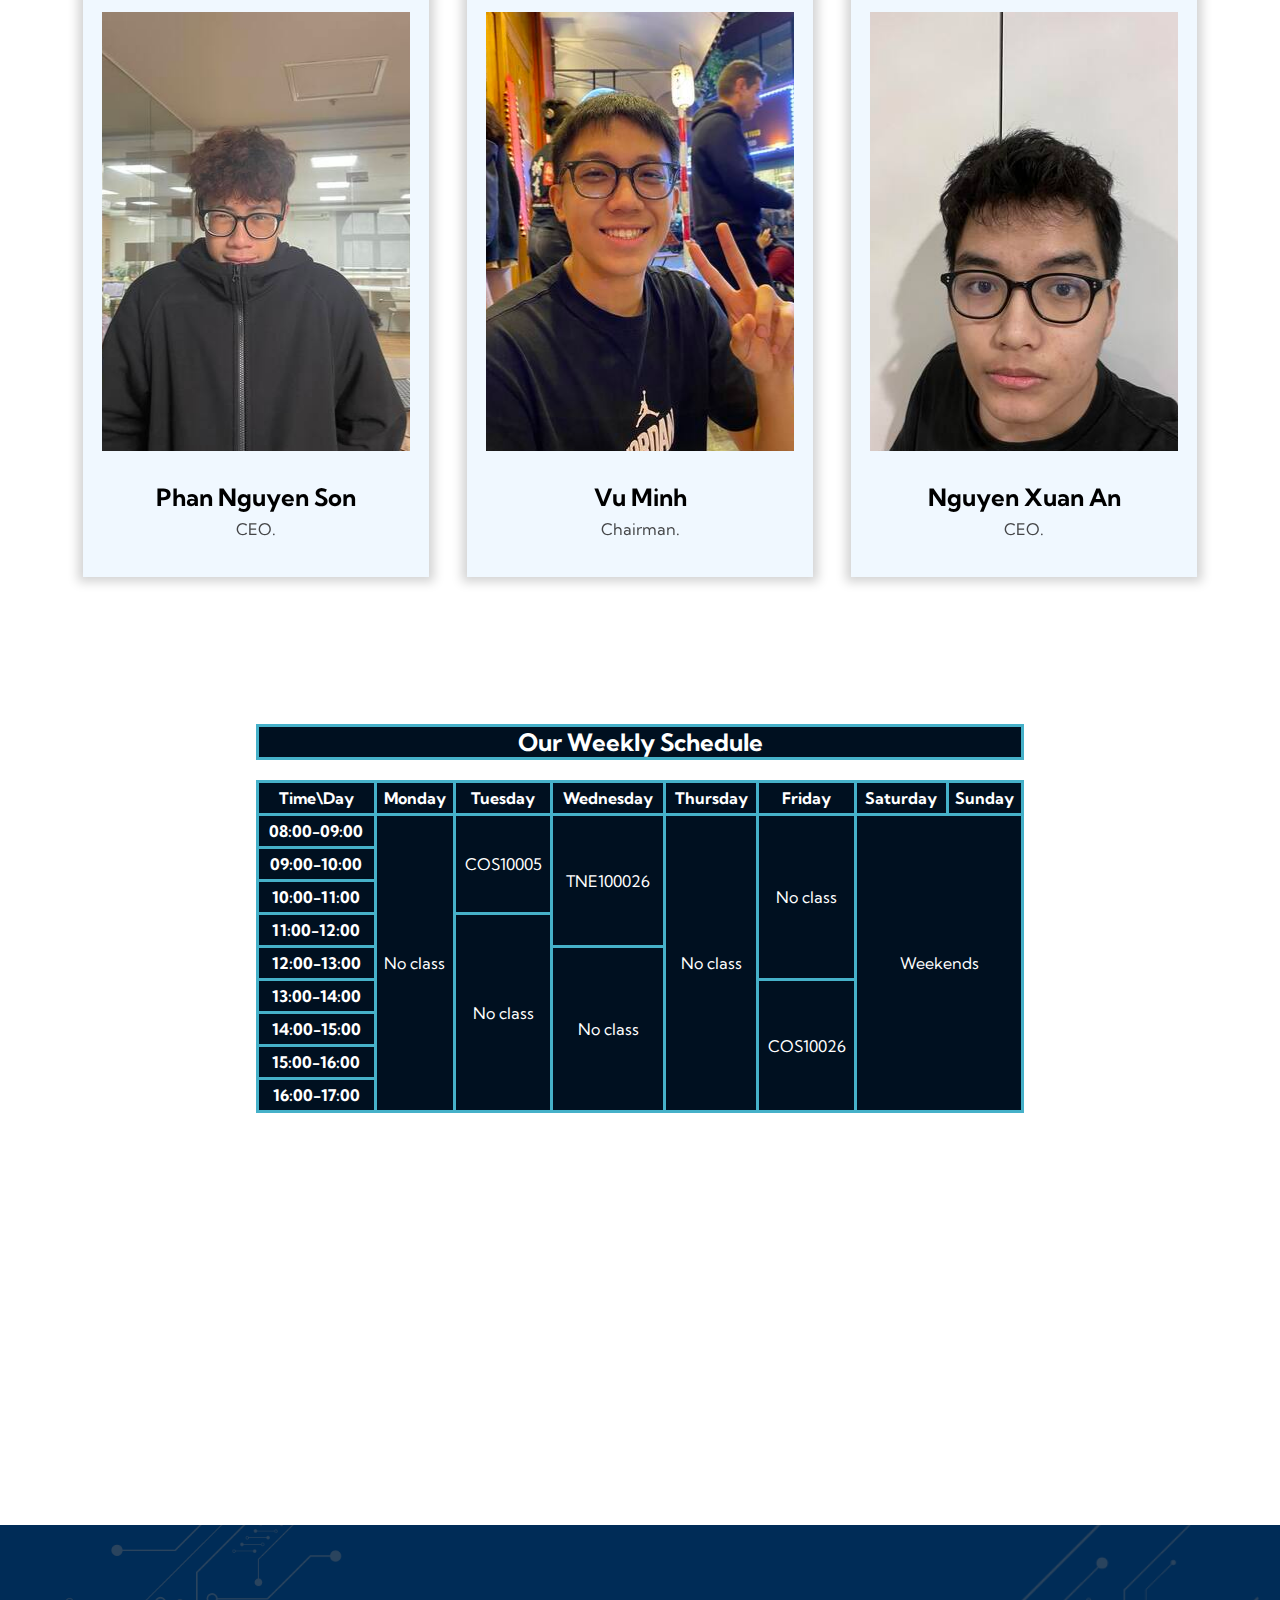
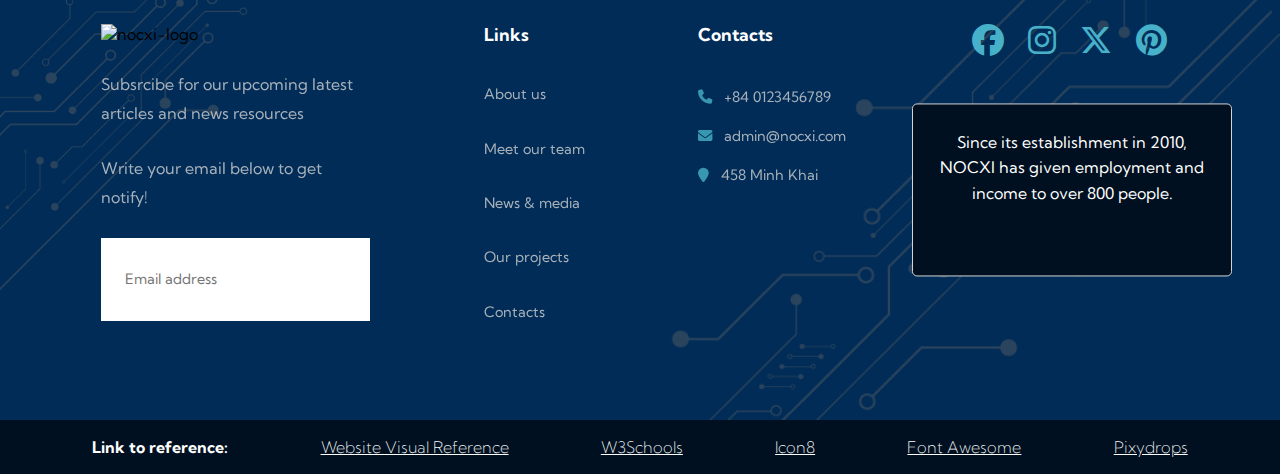
==== commit 8f3d452c: "Merge branch 'main' of https://github.com/xan1710/asm1" ====
--- a/about.html
+++ b/about.html
@@ -44,7 +44,7 @@
         <div class="icon-control">
             <div class="log-in">
                 <span class="fa-solid fa-lock"></span>
-                <span>Log in</span>
+                <p>Log in</p>
             </div>
             <button class="start">Get started</button>
             <div class="iconsearch-ctr">
@@ -121,18 +121,18 @@
                     <h1>NOCXI is more than a tech company</h1>
                 </div>
                 <div class="more-text">
-                    Lorem ipsum, dolor sit amet consectetur adipisicing elit. Natus, minima.
+                    NOCXI transcends technology, embodying innovation and collaborative solutions for a dynamic, future-driven landscape
                 </div>
                 <div class="more-features">
                     <div class="features-1">
                         <img src="./images/service-5.png" alt="icon1">
                         <h2>Data innovations</h2>
-                        <p>Lorem ipsum dolor sit amet, consectetur adipisicing elit. Voluptates, omnis.</p>
+                        <p>Pioneers in data innovations, revolutionizing insights and solutions for a transformative technological era!</p>
                     </div>
                     <div class="features-2">
                         <img src="./images/service-2.png" alt="icon2">
                         <h2>Business solutions</h2>
-                        <p>Lorem ipsum dolor sit amet, consectetur adipisicing elit. Voluptates, omnis.</p>
+                        <p>NOCXI redefines business solutions, blending tech expertise to elevate efficiency, strategy, and success in every venture.</p>
                     </div>
                 </div>
             </div>
@@ -143,6 +143,7 @@
         </div>
     </section>
     <section class="member">
+        <img class="circle-bg" src="./images/get-to-know-circle.jpg" alt="circle-bg">
         <div class="member-header">
             <div class="member-meet">
                 <span>Meet the team</span>
@@ -196,7 +197,6 @@
                     </div>                     
                 </div>
             </div>
-
             <div class="member-box">
                 <div class="member-box-inner">
                     <div class="member-box-front person2">
@@ -205,7 +205,7 @@
                         </div>
                         <div class="member-introduce">
                             <h2>Vu Minh</h2>
-                            <p>Accountant.</p>
+                            <p>Chairman.</p>
                         </div>
                     </div>
                     <div class="member-box-back person2">
@@ -228,7 +228,6 @@
                     </div>                    
                 </div>
             </div>
-
             <div class="member-box">
                 <div class="member-box-inner">
                     <div class="member-box-front person3">
@@ -265,7 +264,7 @@
         <div class="member-schedule">
             <table>
                 <caption>Our Weekly Schedule</caption>
-                <thead>
+                <tr>
                     <th>Time\Day</th>
                     <th>Monday</th>
                     <th>Tuesday</th>
@@ -274,7 +273,7 @@
                     <th>Friday</th>
                     <th>Saturday</th>
                     <th>Sunday</th>
-                </thead>
+                </tr>
                 <tbody>
                     <tr>
                         <th>08:00-09:00</th>
@@ -362,5 +361,13 @@
             <aside>Since its establishment in 2010, NOCXI has given employment and income to over 800 people.</aside>
         </div>
     </footer>
+    <section class="ref">
+        <p>Link to reference:</p>
+        <a href="https://pixydrops.com/notechhtml/main-html/index.html" target="_blank">Website Visual Reference</a>
+        <a href="https://www.w3schools.com/" target="_blank">W3Schools</a>
+        <a href="https://icons8.com/icons" target="_blank">Icon8</a>
+        <a href="https://fontawesome.com/icons" target="_blank">Font Awesome</a>
+        <a href="https://pixydrops.com/" target="_blank">Pixydrops</a>
+    </section>
 </body>
 </html>--- a/styles/style.css
+++ b/styles/style.css
@@ -445,6 +445,25 @@
     left: 0;
     z-index: 55;
 }
+.ref{
+    width: 100vw;
+    height: 6vh;
+    background-color: #001020;
+    color: white;
+    text-align: center;
+    display: flex;
+    align-items: center;
+    justify-content: space-evenly;
+}
+.ref p{
+    font-weight: 700;
+}
+.ref a{
+    /* margin:auto; */
+    /* margin: 20px 0; */
+    font-weight: 200;
+    text-decoration:underline;
+}
 
 
 
